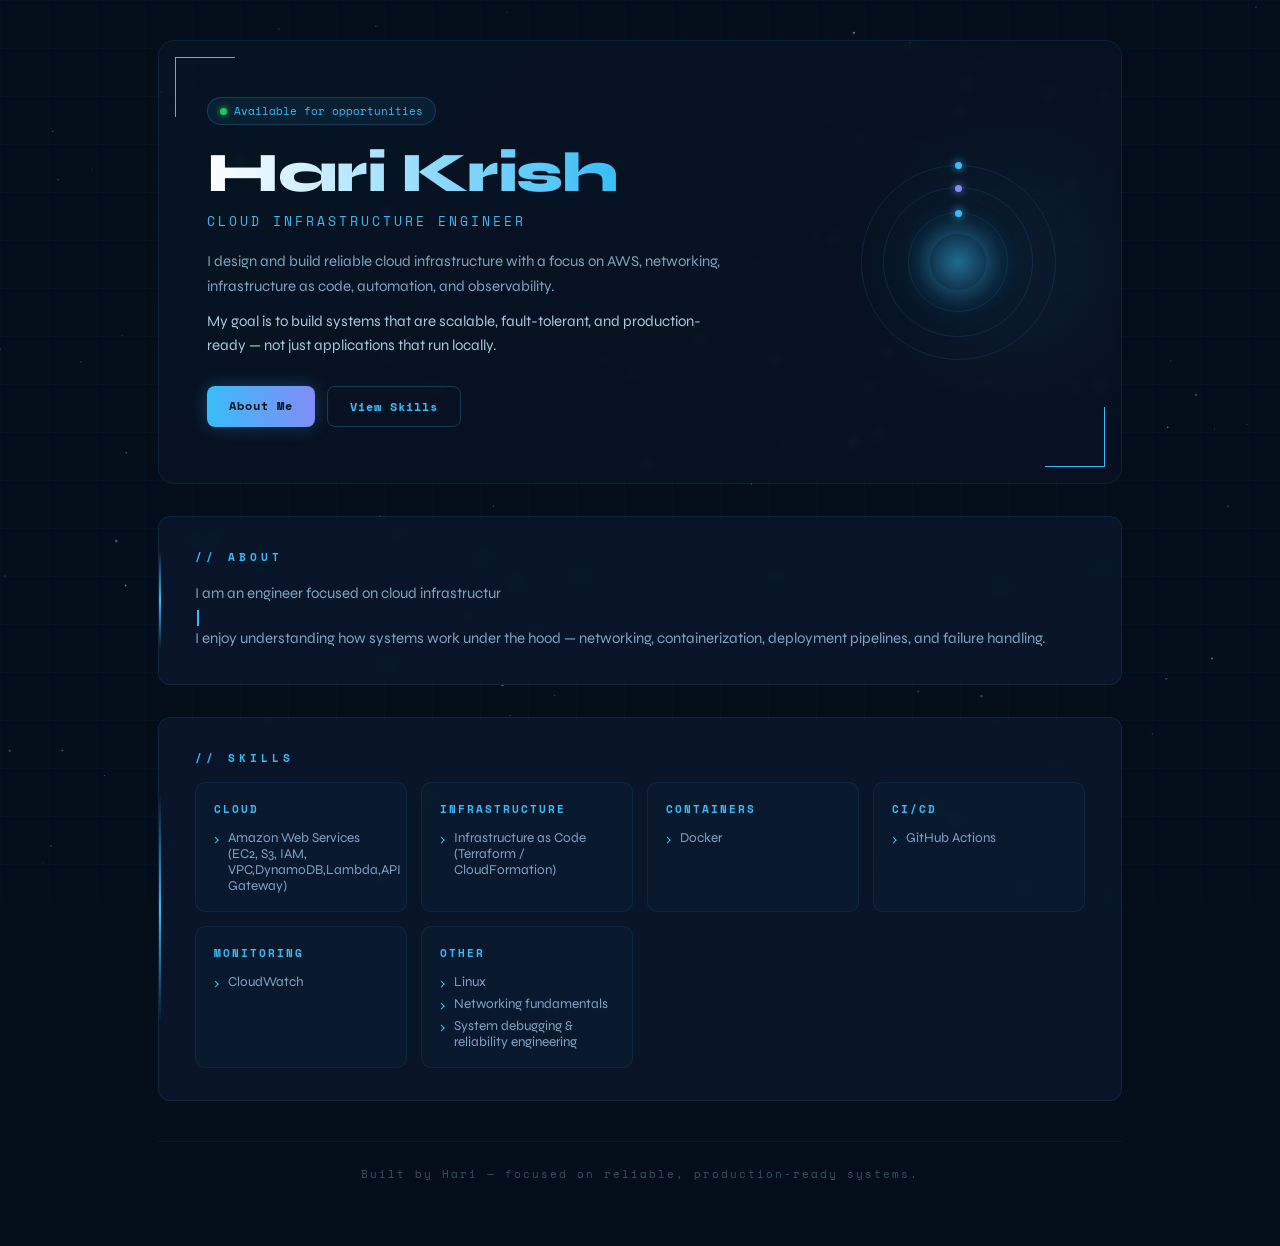
==== public/portfolio.html @ 7795e124 "S3 Portfolio Auto Deploy" ====
<!doctype html>
<html lang="en">
<head>
  <meta charset="utf-8" />
  <meta name="viewport" content="width=device-width,initial-scale=1" />
  <title>Hari Krish — Cloud Infrastructure Engineer</title>
  <link href="https://fonts.googleapis.com/css2?family=Space+Mono:wght@400;700&family=Syne:wght@400;600;800&display=swap" rel="stylesheet" />
  <style>
    :root {
      --bg1: #040d1a;
      --bg2: #040b14;
      --accent: #38bdf8;
      --accent2: #818cf8;
      --glow: rgba(56,189,248,0.18);
      --muted: #7ea3c0;
      --card: rgba(10,24,44,0.85);
      --border: rgba(56,189,248,0.10);
      --text: #dff0ff;
    }

    *, *::before, *::after { box-sizing: border-box; margin: 0; padding: 0; }

    html { scroll-behavior: smooth; }

    body {
      background: var(--bg1);
      color: var(--text);
      font-family: 'Syne', sans-serif;
      min-height: 100vh;
      overflow-x: hidden;
      -webkit-font-smoothing: antialiased;
    }

    /* ── CANVAS STARFIELD ── */
    #stars-canvas {
      position: fixed;
      inset: 0;
      z-index: 0;
      pointer-events: none;
    }

    /* ── GRID OVERLAY ── */
    body::before {
      content: '';
      position: fixed;
      inset: 0;
      background-image:
        linear-gradient(rgba(56,189,248,0.03) 1px, transparent 1px),
        linear-gradient(90deg, rgba(56,189,248,0.03) 1px, transparent 1px);
      background-size: 48px 48px;
      pointer-events: none;
      z-index: 0;
    }

    /* ── SCAN LINE ── */
    body::after {
      content: '';
      position: fixed;
      left: 0; right: 0;
      height: 2px;
      background: linear-gradient(90deg, transparent, rgba(56,189,248,0.25), transparent);
      animation: scanline 8s linear infinite;
      pointer-events: none;
      z-index: 1;
    }

    @keyframes scanline {
      0%   { top: -2px; }
      100% { top: 100vh; }
    }

    /* ── WRAP ── */
    .wrap {
      position: relative;
      z-index: 2;
      max-width: 1020px;
      margin: 0 auto;
      padding: 40px 28px;
    }

    /* ── HERO ── */
    .hero {
      display: flex;
      align-items: center;
      gap: 40px;
      padding: 56px 48px;
      border-radius: 16px;
      border: 1px solid var(--border);
      background: linear-gradient(135deg, rgba(56,189,248,0.04), rgba(129,140,248,0.03));
      backdrop-filter: blur(4px);
      position: relative;
      overflow: hidden;
    }

    /* corner accent lines */
    .hero::before, .hero::after {
      content: '';
      position: absolute;
      width: 60px; height: 60px;
      border-color: var(--accent);
      border-style: solid;
    }
    .hero::before { top: 16px; left: 16px; border-width: 1px 0 0 1px; }
    .hero::after  { bottom: 16px; right: 16px; border-width: 0 1px 1px 0; }

    /* pulse ring behind hero */
    .pulse-ring {
      position: absolute;
      right: -60px; top: 50%;
      transform: translateY(-50%);
      width: 340px; height: 340px;
      border-radius: 50%;
      background: radial-gradient(circle, rgba(56,189,248,0.06) 0%, transparent 70%);
      animation: pulseRing 4s ease-in-out infinite;
    }

    @keyframes pulseRing {
      0%, 100% { transform: translateY(-50%) scale(1); opacity: 0.7; }
      50%       { transform: translateY(-50%) scale(1.12); opacity: 1; }
    }

    .hero-content {
      flex: 1;
      position: relative;
      z-index: 2;
    }

    /* ── STATUS BADGE ── */
    .status-badge {
      display: inline-flex;
      align-items: center;
      gap: 7px;
      background: rgba(56,189,248,0.07);
      border: 1px solid rgba(56,189,248,0.2);
      border-radius: 99px;
      padding: 5px 12px;
      font-family: 'Space Mono', monospace;
      font-size: 11px;
      color: var(--accent);
      margin-bottom: 20px;
      opacity: 0;
      animation: fadeSlideIn 0.6s ease 0.2s forwards;
    }

    .dot {
      width: 7px; height: 7px;
      border-radius: 50%;
      background: #22c55e;
      box-shadow: 0 0 6px #22c55e;
      animation: blink 1.6s ease-in-out infinite;
    }

    @keyframes blink {
      0%, 100% { opacity: 1; }
      50%       { opacity: 0.3; }
    }

    .name {
      font-size: clamp(36px, 5vw, 56px);
      font-weight: 800;
      letter-spacing: -1.5px;
      color: #fff;
      line-height: 1;
      opacity: 0;
      animation: fadeSlideIn 0.7s ease 0.4s forwards;
    }

    /* animated gradient text on name */
    .name span {
      background: linear-gradient(90deg, #fff 0%, var(--accent) 50%, var(--accent2) 100%);
      background-size: 200% auto;
      -webkit-background-clip: text;
      -webkit-text-fill-color: transparent;
      background-clip: text;
      animation: gradientShift 5s linear infinite;
    }

    @keyframes gradientShift {
      0%   { background-position: 0% }
      100% { background-position: 200% }
    }

    .title {
      font-family: 'Space Mono', monospace;
      font-size: 13px;
      letter-spacing: 3px;
      color: var(--accent);
      text-transform: uppercase;
      margin-top: 10px;
      margin-bottom: 18px;
      opacity: 0;
      animation: fadeSlideIn 0.7s ease 0.55s forwards;
    }

    .tagline, .goal {
      color: var(--muted);
      line-height: 1.65;
      max-width: 520px;
      font-size: 15px;
      opacity: 0;
      animation: fadeSlideIn 0.7s ease 0.7s forwards;
    }
    .goal { margin-top: 10px; color: #a8c9e0; opacity: 0; animation-delay: 0.85s; }

    /* ── CTA BUTTONS ── */
    .cta-row {
      display: flex;
      gap: 12px;
      margin-top: 28px;
      opacity: 0;
      animation: fadeSlideIn 0.7s ease 1s forwards;
    }

    .btn {
      position: relative;
      padding: 11px 22px;
      border-radius: 8px;
      font-family: 'Space Mono', monospace;
      font-size: 12px;
      font-weight: 700;
      letter-spacing: 1px;
      text-decoration: none;
      cursor: pointer;
      overflow: hidden;
      transition: transform 0.2s, box-shadow 0.2s;
    }
    .btn::after {
      content: '';
      position: absolute;
      inset: 0;
      background: rgba(255,255,255,0.12);
      opacity: 0;
      transition: opacity 0.2s;
    }
    .btn:hover { transform: translateY(-2px); }
    .btn:hover::after { opacity: 1; }

    .btn-primary {
      background: linear-gradient(90deg, var(--accent), var(--accent2));
      color: #04111f;
      box-shadow: 0 0 18px rgba(56,189,248,0.25);
    }
    .btn-primary:hover { box-shadow: 0 0 28px rgba(56,189,248,0.45); }

    .btn-ghost {
      background: transparent;
      border: 1px solid rgba(56,189,248,0.25);
      color: var(--accent);
    }
    .btn-ghost:hover { border-color: var(--accent); box-shadow: 0 0 14px var(--glow); }

    /* ── HERO VISUAL ── */
    .hero-visual {
      width: 230px;
      flex-shrink: 0;
      position: relative;
      z-index: 2;
    }

    .orbit-wrap {
      width: 200px;
      height: 200px;
      position: relative;
      margin: 0 auto;
    }

    .orbit-core {
      position: absolute;
      top: 50%; left: 50%;
      transform: translate(-50%, -50%);
      width: 56px; height: 56px;
      border-radius: 50%;
      background: radial-gradient(circle, rgba(56,189,248,0.5), rgba(56,189,248,0.05));
      box-shadow: 0 0 28px rgba(56,189,248,0.6), 0 0 60px rgba(56,189,248,0.2);
      animation: corePulse 3s ease-in-out infinite;
    }

    @keyframes corePulse {
      0%, 100% { box-shadow: 0 0 28px rgba(56,189,248,0.6), 0 0 60px rgba(56,189,248,0.2); }
      50%       { box-shadow: 0 0 40px rgba(56,189,248,0.9), 0 0 80px rgba(56,189,248,0.35); }
    }

    .orbit {
      position: absolute;
      top: 50%; left: 50%;
      border-radius: 50%;
      border: 1px solid rgba(56,189,248,0.12);
    }

    .orbit-1 { width: 100px; height: 100px; margin: -50px 0 0 -50px; animation: spin 6s linear infinite; }
    .orbit-2 { width: 150px; height: 150px; margin: -75px 0 0 -75px; animation: spin 11s linear infinite reverse; }
    .orbit-3 { width: 195px; height: 195px; margin: -97.5px 0 0 -97.5px; animation: spin 18s linear infinite; }

    @keyframes spin { to { transform: rotate(360deg); } }

    .dot-orb {
      position: absolute;
      width: 7px; height: 7px;
      border-radius: 50%;
      background: var(--accent);
      box-shadow: 0 0 8px var(--accent);
      top: -3.5px; left: calc(50% - 3.5px);
    }

    .dot-orb.purple { background: var(--accent2); box-shadow: 0 0 8px var(--accent2); }

    /* ── PANELS ── */
    .panel {
      margin-top: 32px;
      padding: 32px 36px;
      border-radius: 12px;
      border: 1px solid var(--border);
      background: var(--card);
      backdrop-filter: blur(6px);
      position: relative;
      overflow: hidden;
      opacity: 0;
      transform: translateY(24px);
      transition: opacity 0.65s ease, transform 0.65s ease;
    }

    .panel.visible {
      opacity: 1;
      transform: translateY(0);
    }

    /* left accent bar */
    .panel::before {
      content: '';
      position: absolute;
      left: 0; top: 20%; bottom: 20%;
      width: 2px;
      background: linear-gradient(180deg, transparent, var(--accent), transparent);
      border-radius: 2px;
    }

    .panel h2 {
      font-family: 'Space Mono', monospace;
      font-size: 11px;
      letter-spacing: 4px;
      text-transform: uppercase;
      color: var(--accent);
      margin-bottom: 16px;
    }

    .panel p {
      color: var(--muted);
      line-height: 1.72;
      font-size: 15px;
    }

    .panel p + p { margin-top: 10px; }

    /* ── SKILLS GRID ── */
    .skills-grid {
      display: grid;
      grid-template-columns: repeat(auto-fit, minmax(200px, 1fr));
      gap: 14px;
      margin-top: 6px;
    }

    .skill-card {
      background: rgba(56,189,248,0.025);
      border: 1px solid rgba(56,189,248,0.08);
      border-radius: 10px;
      padding: 18px 18px 14px;
      transition: border-color 0.25s, transform 0.25s, box-shadow 0.25s;
      position: relative;
      overflow: hidden;
    }

    .skill-card::after {
      content: '';
      position: absolute;
      inset: 0;
      background: linear-gradient(135deg, rgba(56,189,248,0.07), transparent);
      opacity: 0;
      transition: opacity 0.3s;
    }

    .skill-card:hover {
      border-color: rgba(56,189,248,0.3);
      transform: translateY(-3px);
      box-shadow: 0 8px 24px rgba(56,189,248,0.08);
    }
    .skill-card:hover::after { opacity: 1; }

    .skill-card h3 {
      font-family: 'Space Mono', monospace;
      font-size: 11px;
      letter-spacing: 2px;
      text-transform: uppercase;
      color: var(--accent);
      margin-bottom: 10px;
    }

    .skill-card ul {
      list-style: none;
      padding: 0;
    }

    .skill-card ul li {
      color: var(--muted);
      font-size: 13.5px;
      padding: 3px 0 3px 14px;
      position: relative;
    }

    .skill-card ul li::before {
      content: '›';
      position: absolute;
      left: 0;
      color: var(--accent);
      font-size: 14px;
      line-height: 1.4;
    }

    /* ── TYPED CURSOR ── */
    .cursor {
      display: inline-block;
      width: 2px;
      height: 1em;
      background: var(--accent);
      vertical-align: middle;
      margin-left: 2px;
      animation: cursorBlink 0.9s step-start infinite;
    }

    @keyframes cursorBlink {
      0%, 100% { opacity: 1; }
      50%       { opacity: 0; }
    }

    /* ── FOOTER ── */
    .footer {
      margin-top: 40px;
      padding: 24px;
      text-align: center;
      font-family: 'Space Mono', monospace;
      font-size: 11px;
      letter-spacing: 2px;
      color: rgba(125,160,185,0.45);
      border-top: 1px solid rgba(56,189,248,0.06);
    }

    /* ── SHARED ANIMATION ── */
    @keyframes fadeSlideIn {
      from { opacity: 0; transform: translateY(10px); }
      to   { opacity: 1; transform: translateY(0); }
    }

    /* ── RESPONSIVE ── */
    @media (max-width: 720px) {
      .hero { flex-direction: column; padding: 32px 24px; }
      .hero-visual { width: 100%; }
      .orbit-wrap { width: 160px; height: 160px; }
      .orbit-3 { width: 155px; height: 155px; margin: -77.5px 0 0 -77.5px; }
      .panel { padding: 24px 20px; }
    }
  </style>
</head>
<body>

  <canvas id="stars-canvas"></canvas>

  <div class="wrap">

    <!-- HERO -->
    <header class="hero">
      <div class="pulse-ring"></div>
      <div class="hero-content">
        <div class="status-badge">
          <span class="dot"></span>
          Available for opportunities
        </div>
        <h1 class="name"><span>Hari Krish</span></h1>
        <p class="title">Cloud Infrastructure Engineer</p>
        <p class="tagline">I design and build reliable cloud infrastructure with a focus on AWS, networking, infrastructure as code, automation, and observability.</p>
        <p class="goal">My goal is to build systems that are scalable, fault-tolerant, and production-ready — not just applications that run locally.</p>
        <div class="cta-row">
          <a class="btn btn-primary" href="#summary">About Me</a>
          <a class="btn btn-ghost" href="#skills">View Skills</a>
        </div>
      </div>
      <div class="hero-visual" aria-hidden="true">
        <div class="orbit-wrap">
          <div class="orbit-core"></div>
          <div class="orbit orbit-1"><div class="dot-orb"></div></div>
          <div class="orbit orbit-2"><div class="dot-orb purple"></div></div>
          <div class="orbit orbit-3"><div class="dot-orb"></div></div>
        </div>
      </div>
    </header>

    <!-- SUMMARY -->
    <section id="summary" class="panel">
      <h2>// About</h2>
      <p id="typed-text"></p>
      <p>I enjoy understanding how systems work under the hood — networking, containerization, deployment pipelines, and failure handling.</p>
    </section>

    <!-- SKILLS -->
    <section id="skills" class="panel">
      <h2>// Skills</h2>
      <div class="skills-grid">
        <div class="skill-card">
          <h3>Cloud</h3>
          <ul><li>Amazon Web Services (EC2, S3, IAM, VPC,DynamoDB,Lambda,API Gateway)</li></ul>
        </div>
        <div class="skill-card">
          <h3>Infrastructure</h3>
          <ul><li>Infrastructure as Code (Terraform / CloudFormation)</li></ul>
        </div>
        <div class="skill-card">
          <h3>Containers</h3>
          <ul><li>Docker</li></ul>
        </div>
        <div class="skill-card">
          <h3>CI/CD</h3>
          <ul><li>GitHub Actions</li></ul>
        </div>
        <div class="skill-card">
          <h3>Monitoring</h3>
          <ul><li>CloudWatch</li></ul>
        </div>
        <div class="skill-card">
          <h3>Other</h3>
          <ul>
            <li>Linux</li>
            <li>Networking fundamentals</li>
            <li>System debugging &amp; reliability engineering</li>
          </ul>
        </div>
      </div>
    </section>

    <footer class="footer">Built by Hari — focused on reliable, production-ready systems.</footer>
  </div>

  <script>
    /* ── STARFIELD CANVAS ── */
    (function () {
      const canvas = document.getElementById('stars-canvas');
      const ctx = canvas.getContext('2d');
      let W, H, stars = [];

      function resize() {
        W = canvas.width = window.innerWidth;
        H = canvas.height = window.innerHeight;
      }
      resize();
      window.addEventListener('resize', () => { resize(); initStars(); });

      function initStars() {
        stars = Array.from({ length: 160 }, () => ({
          x: Math.random() * W,
          y: Math.random() * H,
          r: Math.random() * 1.2 + 0.2,
          a: Math.random(),
          da: (Math.random() * 0.004 + 0.001) * (Math.random() < 0.5 ? 1 : -1),
          vx: (Math.random() - 0.5) * 0.08,
          vy: (Math.random() - 0.5) * 0.08,
        }));
      }
      initStars();

      function tick() {
        ctx.clearRect(0, 0, W, H);
        stars.forEach(s => {
          s.x += s.vx; s.y += s.vy;
          s.a += s.da;
          if (s.a < 0 || s.a > 1) s.da *= -1;
          if (s.x < 0) s.x = W; if (s.x > W) s.x = 0;
          if (s.y < 0) s.y = H; if (s.y > H) s.y = 0;
          ctx.beginPath();
          ctx.arc(s.x, s.y, s.r, 0, Math.PI * 2);
          ctx.fillStyle = `rgba(180,220,255,${s.a * 0.6})`;
          ctx.fill();
        });
        requestAnimationFrame(tick);
      }
      tick();
    })();

    /* ── SCROLL REVEAL ── */
    const panels = document.querySelectorAll('.panel');
    const observer = new IntersectionObserver((entries) => {
      entries.forEach(e => { if (e.isIntersecting) { e.target.classList.add('visible'); } });
    }, { threshold: 0.1 });
    panels.forEach(p => observer.observe(p));

    /* ── TYPED TEXT ── */
    const fullText = "I am an engineer focused on cloud infrastructure and distributed systems. My work revolves around designing cloud environments, automating infrastructure using Infrastructure as Code, building CI/CD pipelines, and ensuring systems remain observable and reliable in production.";
    const el = document.getElementById('typed-text');
    const cursor = document.createElement('span');
    cursor.className = 'cursor';
    el.after(cursor);

    let i = 0, started = false;

    function type() {
      if (i < fullText.length) {
        el.textContent += fullText[i++];
        setTimeout(type, 20 + Math.random() * 12);
      } else {
        setTimeout(() => { cursor.style.display = 'none'; }, 1200);
      }
    }

    const typedObserver = new IntersectionObserver((entries) => {
      entries.forEach(e => {
        if (e.isIntersecting && !started) { started = true; setTimeout(type, 300); }
      });
    }, { threshold: 0.4 });
    typedObserver.observe(document.getElementById('summary'));
  </script>
</body>
</html>
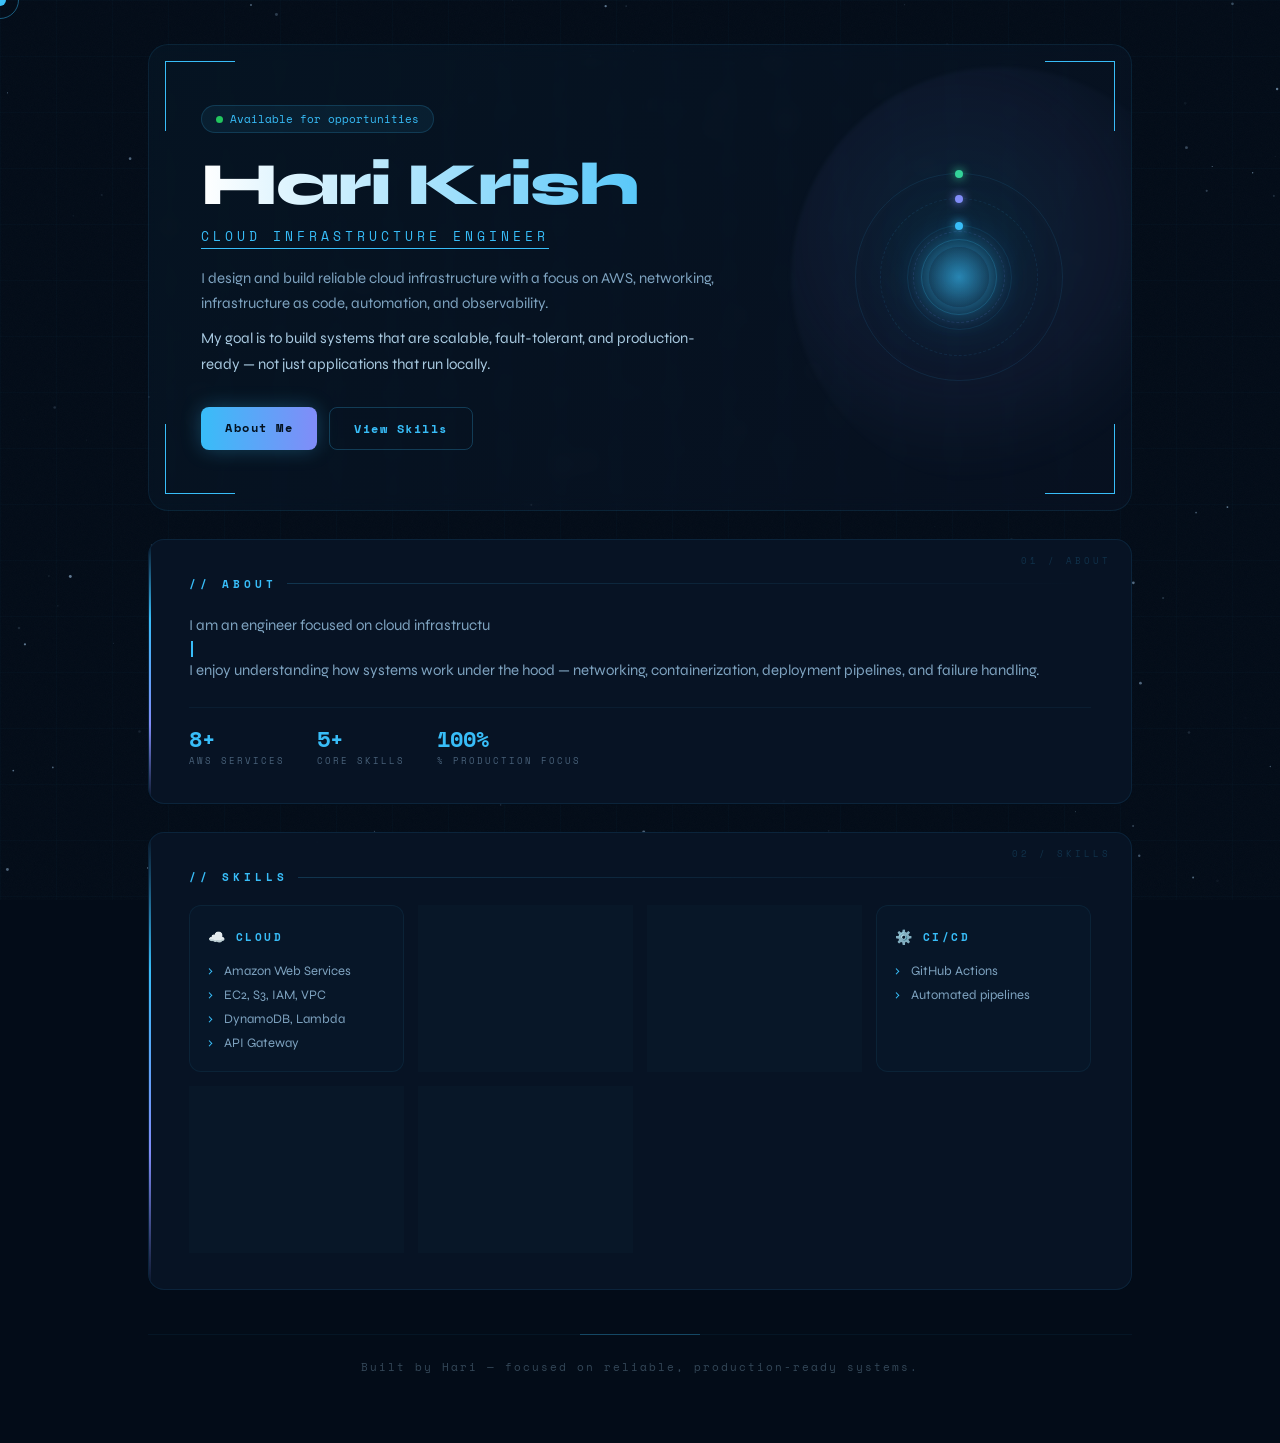
==== commit 0295a1ed: "Chnage the site" ====
--- a/public/portfolio.html
+++ b/public/portfolio.html
@@ -7,19 +7,19 @@
   <link href="https://fonts.googleapis.com/css2?family=Space+Mono:wght@400;700&family=Syne:wght@400;600;800&display=swap" rel="stylesheet" />
   <style>
     :root {
-      --bg1: #040d1a;
+      --bg1: #030c18;
       --bg2: #040b14;
       --accent: #38bdf8;
       --accent2: #818cf8;
-      --glow: rgba(56,189,248,0.18);
+      --accent3: #34d399;
+      --glow: rgba(56,189,248,0.20);
       --muted: #7ea3c0;
-      --card: rgba(10,24,44,0.85);
+      --card: rgba(8,20,38,0.90);
       --border: rgba(56,189,248,0.10);
       --text: #dff0ff;
     }
 
     *, *::before, *::after { box-sizing: border-box; margin: 0; padding: 0; }
-
     html { scroll-behavior: smooth; }
 
     body {
@@ -29,9 +29,35 @@
       min-height: 100vh;
       overflow-x: hidden;
       -webkit-font-smoothing: antialiased;
-    }
-
-    /* ── CANVAS STARFIELD ── */
+      cursor: none;
+    }
+
+    /* ── CUSTOM CURSOR ── */
+    #cursor {
+      position: fixed;
+      width: 12px; height: 12px;
+      background: var(--accent);
+      border-radius: 50%;
+      pointer-events: none;
+      z-index: 99999;
+      transform: translate(-50%, -50%);
+      transition: transform 0.1s, width 0.25s, height 0.25s, background 0.25s, opacity 0.25s;
+      mix-blend-mode: screen;
+    }
+    #cursor-ring {
+      position: fixed;
+      width: 38px; height: 38px;
+      border: 1px solid rgba(56,189,248,0.45);
+      border-radius: 50%;
+      pointer-events: none;
+      z-index: 99998;
+      transform: translate(-50%, -50%);
+      transition: transform 0.18s ease, width 0.3s, height 0.3s, border-color 0.3s;
+    }
+    body:has(a:hover) #cursor, body:has(.btn:hover) #cursor { width: 20px; height: 20px; background: var(--accent2); }
+    body:has(a:hover) #cursor-ring, body:has(.btn:hover) #cursor-ring { width: 54px; height: 54px; border-color: var(--accent2); }
+
+    /* ── CANVAS ── */
     #stars-canvas {
       position: fixed;
       inset: 0;
@@ -45,11 +71,17 @@
       position: fixed;
       inset: 0;
       background-image:
-        linear-gradient(rgba(56,189,248,0.03) 1px, transparent 1px),
-        linear-gradient(90deg, rgba(56,189,248,0.03) 1px, transparent 1px);
-      background-size: 48px 48px;
+        linear-gradient(rgba(56,189,248,0.025) 1px, transparent 1px),
+        linear-gradient(90deg, rgba(56,189,248,0.025) 1px, transparent 1px);
+      background-size: 56px 56px;
       pointer-events: none;
       z-index: 0;
+      animation: gridShift 20s linear infinite;
+    }
+
+    @keyframes gridShift {
+      0%   { background-position: 0 0, 0 0; }
+      100% { background-position: 56px 56px, 56px 56px; }
     }
 
     /* ── SCAN LINE ── */
@@ -57,25 +89,32 @@
       content: '';
       position: fixed;
       left: 0; right: 0;
-      height: 2px;
-      background: linear-gradient(90deg, transparent, rgba(56,189,248,0.25), transparent);
-      animation: scanline 8s linear infinite;
+      height: 3px;
+      background: linear-gradient(90deg, transparent 0%, rgba(56,189,248,0.0) 30%, rgba(56,189,248,0.3) 50%, rgba(129,140,248,0.2) 70%, transparent 100%);
+      animation: scanline 10s linear infinite;
       pointer-events: none;
       z-index: 1;
     }
-
-    @keyframes scanline {
-      0%   { top: -2px; }
-      100% { top: 100vh; }
+    @keyframes scanline { 0% { top: -3px; } 100% { top: 100vh; } }
+
+    /* ── NOISE OVERLAY ── */
+    #noise {
+      position: fixed;
+      inset: 0;
+      z-index: 0;
+      pointer-events: none;
+      opacity: 0.025;
+      background-image: url("data:image/svg+xml,%3Csvg viewBox='0 0 256 256' xmlns='http://www.w3.org/2000/svg'%3E%3Cfilter id='noise'%3E%3CfeTurbulence type='fractalNoise' baseFrequency='0.9' numOctaves='4' stitchTiles='stitch'/%3E%3C/filter%3E%3Crect width='100%25' height='100%25' filter='url(%23noise)' opacity='1'/%3E%3C/svg%3E");
+      background-size: 180px 180px;
     }
 
     /* ── WRAP ── */
     .wrap {
       position: relative;
       z-index: 2;
-      max-width: 1020px;
+      max-width: 1040px;
       margin: 0 auto;
-      padding: 40px 28px;
+      padding: 44px 28px;
     }
 
     /* ── HERO ── */
@@ -83,47 +122,45 @@
       display: flex;
       align-items: center;
       gap: 40px;
-      padding: 56px 48px;
-      border-radius: 16px;
+      padding: 60px 52px;
+      border-radius: 20px;
       border: 1px solid var(--border);
       background: linear-gradient(135deg, rgba(56,189,248,0.04), rgba(129,140,248,0.03));
-      backdrop-filter: blur(4px);
+      backdrop-filter: blur(8px);
       position: relative;
       overflow: hidden;
     }
 
-    /* corner accent lines */
-    .hero::before, .hero::after {
-      content: '';
-      position: absolute;
-      width: 60px; height: 60px;
-      border-color: var(--accent);
-      border-style: solid;
-    }
-    .hero::before { top: 16px; left: 16px; border-width: 1px 0 0 1px; }
-    .hero::after  { bottom: 16px; right: 16px; border-width: 0 1px 1px 0; }
-
-    /* pulse ring behind hero */
-    .pulse-ring {
-      position: absolute;
-      right: -60px; top: 50%;
+    /* animated corner brackets */
+    .corner { position: absolute; width: 70px; height: 70px; }
+    .corner::before, .corner::after { content: ''; position: absolute; background: var(--accent); }
+    .corner::before { width: 100%; height: 1px; top: 0; left: 0; transform: scaleX(0); transform-origin: left; animation: bracketH 0.8s cubic-bezier(.7,0,.3,1) 0.3s forwards; }
+    .corner::after  { width: 1px; height: 100%; top: 0; left: 0; transform: scaleY(0); transform-origin: top; animation: bracketV 0.8s cubic-bezier(.7,0,.3,1) 0.3s forwards; }
+    .corner.tl { top: 16px; left: 16px; }
+    .corner.tr { top: 16px; right: 16px; transform: scaleX(-1); }
+    .corner.bl { bottom: 16px; left: 16px; transform: scaleY(-1); }
+    .corner.br { bottom: 16px; right: 16px; transform: scale(-1); }
+    @keyframes bracketH { to { transform: scaleX(1); } }
+    @keyframes bracketV { to { transform: scaleY(1); } }
+
+    /* glowing mesh blob */
+    .hero-blob {
+      position: absolute;
+      right: -80px; top: 50%;
       transform: translateY(-50%);
-      width: 340px; height: 340px;
+      width: 420px; height: 420px;
       border-radius: 50%;
-      background: radial-gradient(circle, rgba(56,189,248,0.06) 0%, transparent 70%);
-      animation: pulseRing 4s ease-in-out infinite;
-    }
-
-    @keyframes pulseRing {
-      0%, 100% { transform: translateY(-50%) scale(1); opacity: 0.7; }
-      50%       { transform: translateY(-50%) scale(1.12); opacity: 1; }
-    }
-
-    .hero-content {
-      flex: 1;
-      position: relative;
-      z-index: 2;
-    }
+      background: radial-gradient(circle at 40% 40%, rgba(56,189,248,0.10), rgba(129,140,248,0.06) 40%, transparent 70%);
+      animation: blobFloat 7s ease-in-out infinite;
+      filter: blur(2px);
+    }
+    @keyframes blobFloat {
+      0%,100% { transform: translateY(-50%) scale(1) rotate(0deg); }
+      33%      { transform: translateY(-53%) scale(1.05) rotate(5deg); }
+      66%      { transform: translateY(-47%) scale(0.97) rotate(-4deg); }
+    }
+
+    .hero-content { flex: 1; position: relative; z-index: 2; }
 
     /* ── STATUS BADGE ── */
     .status-badge {
@@ -131,135 +168,155 @@
       align-items: center;
       gap: 7px;
       background: rgba(56,189,248,0.07);
-      border: 1px solid rgba(56,189,248,0.2);
+      border: 1px solid rgba(56,189,248,0.18);
       border-radius: 99px;
-      padding: 5px 12px;
+      padding: 5px 14px;
       font-family: 'Space Mono', monospace;
       font-size: 11px;
       color: var(--accent);
-      margin-bottom: 20px;
+      margin-bottom: 22px;
       opacity: 0;
-      animation: fadeSlideIn 0.6s ease 0.2s forwards;
-    }
-
+      animation: fadeSlideIn 0.6s ease 0.5s forwards;
+    }
     .dot {
       width: 7px; height: 7px;
       border-radius: 50%;
       background: #22c55e;
-      box-shadow: 0 0 6px #22c55e;
-      animation: blink 1.6s ease-in-out infinite;
-    }
-
-    @keyframes blink {
-      0%, 100% { opacity: 1; }
-      50%       { opacity: 0.3; }
-    }
-
+      box-shadow: 0 0 0 0 rgba(34,197,94,0.5);
+      animation: pingDot 1.8s ease-in-out infinite;
+    }
+    @keyframes pingDot {
+      0%   { box-shadow: 0 0 0 0 rgba(34,197,94,0.5); }
+      70%  { box-shadow: 0 0 0 8px rgba(34,197,94,0); }
+      100% { box-shadow: 0 0 0 0 rgba(34,197,94,0); }
+    }
+
+    /* ── NAME ── */
     .name {
-      font-size: clamp(36px, 5vw, 56px);
+      font-size: clamp(38px, 5.5vw, 60px);
       font-weight: 800;
-      letter-spacing: -1.5px;
+      letter-spacing: -2px;
       color: #fff;
       line-height: 1;
       opacity: 0;
-      animation: fadeSlideIn 0.7s ease 0.4s forwards;
-    }
-
-    /* animated gradient text on name */
+      animation: fadeSlideIn 0.7s ease 0.65s forwards;
+    }
     .name span {
-      background: linear-gradient(90deg, #fff 0%, var(--accent) 50%, var(--accent2) 100%);
-      background-size: 200% auto;
+      background: linear-gradient(90deg, #fff 0%, var(--accent) 40%, var(--accent2) 75%, var(--accent3) 100%);
+      background-size: 300% auto;
       -webkit-background-clip: text;
       -webkit-text-fill-color: transparent;
       background-clip: text;
-      animation: gradientShift 5s linear infinite;
-    }
-
-    @keyframes gradientShift {
-      0%   { background-position: 0% }
-      100% { background-position: 200% }
+      animation: gradientShift 6s linear infinite;
+    }
+    @keyframes gradientShift { 0% { background-position: 0% } 100% { background-position: 300% } }
+
+    /* glitch effect on hover */
+    .name:hover span {
+      animation: glitch 0.4s steps(2, end) forwards, gradientShift 6s linear infinite;
+    }
+    @keyframes glitch {
+      0%   { text-shadow: 2px 0 var(--accent), -2px 0 var(--accent2); }
+      25%  { text-shadow: -3px 0 var(--accent2), 3px 0 var(--accent3); clip-path: inset(10% 0 70% 0); }
+      50%  { text-shadow: 2px 0 var(--accent3), -2px 0 var(--accent); clip-path: inset(50% 0 30% 0); }
+      75%  { text-shadow: -2px 0 var(--accent), 2px 0 var(--accent2); clip-path: inset(80% 0 5% 0); }
+      100% { text-shadow: none; clip-path: none; }
     }
 
     .title {
       font-family: 'Space Mono', monospace;
-      font-size: 13px;
-      letter-spacing: 3px;
+      font-size: 12.5px;
+      letter-spacing: 4px;
       color: var(--accent);
       text-transform: uppercase;
-      margin-top: 10px;
-      margin-bottom: 18px;
+      margin-top: 12px;
+      margin-bottom: 20px;
       opacity: 0;
-      animation: fadeSlideIn 0.7s ease 0.55s forwards;
-    }
+      animation: fadeSlideIn 0.7s ease 0.8s forwards;
+      position: relative;
+      display: inline-block;
+    }
+    /* underline wipe */
+    .title::after {
+      content: '';
+      position: absolute;
+      bottom: -3px; left: 0;
+      height: 1px;
+      width: 0;
+      background: var(--accent);
+      animation: lineWipe 1.2s ease 1.2s forwards;
+    }
+    @keyframes lineWipe { to { width: 100%; } }
 
     .tagline, .goal {
       color: var(--muted);
-      line-height: 1.65;
+      line-height: 1.68;
       max-width: 520px;
       font-size: 15px;
       opacity: 0;
-      animation: fadeSlideIn 0.7s ease 0.7s forwards;
-    }
-    .goal { margin-top: 10px; color: #a8c9e0; opacity: 0; animation-delay: 0.85s; }
-
-    /* ── CTA BUTTONS ── */
+      animation: fadeSlideIn 0.7s ease 0.95s forwards;
+    }
+    .goal { margin-top: 10px; color: #a8c9e0; animation-delay: 1.1s; }
+
+    /* ── CTA ── */
     .cta-row {
       display: flex;
       gap: 12px;
-      margin-top: 28px;
+      margin-top: 30px;
       opacity: 0;
-      animation: fadeSlideIn 0.7s ease 1s forwards;
+      animation: fadeSlideIn 0.7s ease 1.25s forwards;
     }
 
     .btn {
       position: relative;
-      padding: 11px 22px;
+      padding: 12px 24px;
       border-radius: 8px;
       font-family: 'Space Mono', monospace;
       font-size: 12px;
       font-weight: 700;
-      letter-spacing: 1px;
+      letter-spacing: 1.5px;
       text-decoration: none;
-      cursor: pointer;
+      cursor: none;
       overflow: hidden;
       transition: transform 0.2s, box-shadow 0.2s;
     }
-    .btn::after {
-      content: '';
-      position: absolute;
-      inset: 0;
-      background: rgba(255,255,255,0.12);
-      opacity: 0;
-      transition: opacity 0.2s;
-    }
-    .btn:hover { transform: translateY(-2px); }
-    .btn:hover::after { opacity: 1; }
+    /* shimmer sweep */
+    .btn::before {
+      content: '';
+      position: absolute;
+      top: 0; left: -100%;
+      width: 60%;
+      height: 100%;
+      background: linear-gradient(90deg, transparent, rgba(255,255,255,0.18), transparent);
+      transition: left 0.5s ease;
+    }
+    .btn:hover::before { left: 150%; }
+    .btn:hover { transform: translateY(-3px); }
 
     .btn-primary {
       background: linear-gradient(90deg, var(--accent), var(--accent2));
-      color: #04111f;
-      box-shadow: 0 0 18px rgba(56,189,248,0.25);
-    }
-    .btn-primary:hover { box-shadow: 0 0 28px rgba(56,189,248,0.45); }
+      color: #03111f;
+      box-shadow: 0 0 20px rgba(56,189,248,0.28);
+    }
+    .btn-primary:hover { box-shadow: 0 0 36px rgba(56,189,248,0.55); }
 
     .btn-ghost {
       background: transparent;
       border: 1px solid rgba(56,189,248,0.25);
       color: var(--accent);
     }
-    .btn-ghost:hover { border-color: var(--accent); box-shadow: 0 0 14px var(--glow); }
+    .btn-ghost:hover { border-color: var(--accent); box-shadow: 0 0 18px var(--glow); }
 
     /* ── HERO VISUAL ── */
     .hero-visual {
-      width: 230px;
+      width: 240px;
       flex-shrink: 0;
       position: relative;
       z-index: 2;
     }
 
     .orbit-wrap {
-      width: 200px;
-      height: 200px;
+      width: 210px; height: 210px;
       position: relative;
       margin: 0 auto;
     }
@@ -268,70 +325,119 @@
       position: absolute;
       top: 50%; left: 50%;
       transform: translate(-50%, -50%);
-      width: 56px; height: 56px;
+      width: 60px; height: 60px;
       border-radius: 50%;
-      background: radial-gradient(circle, rgba(56,189,248,0.5), rgba(56,189,248,0.05));
-      box-shadow: 0 0 28px rgba(56,189,248,0.6), 0 0 60px rgba(56,189,248,0.2);
-      animation: corePulse 3s ease-in-out infinite;
+      background: radial-gradient(circle, rgba(56,189,248,0.65), rgba(56,189,248,0.05));
+      box-shadow: 0 0 30px rgba(56,189,248,0.7), 0 0 70px rgba(56,189,248,0.25), 0 0 120px rgba(56,189,248,0.1);
+      animation: corePulse 3.5s ease-in-out infinite;
+    }
+
+    /* hex ring on core */
+    .orbit-core::before {
+      content: '';
+      position: absolute;
+      inset: -8px;
+      border-radius: 50%;
+      border: 1px solid rgba(56,189,248,0.2);
+      animation: spin 4s linear infinite;
+    }
+    .orbit-core::after {
+      content: '';
+      position: absolute;
+      inset: -16px;
+      border-radius: 50%;
+      border: 1px dashed rgba(129,140,248,0.15);
+      animation: spin 7s linear infinite reverse;
     }
 
     @keyframes corePulse {
-      0%, 100% { box-shadow: 0 0 28px rgba(56,189,248,0.6), 0 0 60px rgba(56,189,248,0.2); }
-      50%       { box-shadow: 0 0 40px rgba(56,189,248,0.9), 0 0 80px rgba(56,189,248,0.35); }
+      0%,100% { box-shadow: 0 0 30px rgba(56,189,248,0.7), 0 0 70px rgba(56,189,248,0.25); }
+      50%      { box-shadow: 0 0 50px rgba(56,189,248,1), 0 0 100px rgba(56,189,248,0.4); }
     }
 
     .orbit {
       position: absolute;
       top: 50%; left: 50%;
       border-radius: 50%;
-      border: 1px solid rgba(56,189,248,0.12);
-    }
-
-    .orbit-1 { width: 100px; height: 100px; margin: -50px 0 0 -50px; animation: spin 6s linear infinite; }
-    .orbit-2 { width: 150px; height: 150px; margin: -75px 0 0 -75px; animation: spin 11s linear infinite reverse; }
-    .orbit-3 { width: 195px; height: 195px; margin: -97.5px 0 0 -97.5px; animation: spin 18s linear infinite; }
+      border: 1px solid rgba(56,189,248,0.10);
+    }
+    .orbit-1 { width: 105px; height: 105px; margin: -52.5px; animation: spin 6s linear infinite; }
+    .orbit-2 { width: 158px; height: 158px; margin: -79px; animation: spin 12s linear infinite reverse; border-style: dashed; }
+    .orbit-3 { width: 208px; height: 208px; margin: -104px; animation: spin 20s linear infinite; }
 
     @keyframes spin { to { transform: rotate(360deg); } }
 
     .dot-orb {
       position: absolute;
-      width: 7px; height: 7px;
+      width: 8px; height: 8px;
       border-radius: 50%;
       background: var(--accent);
-      box-shadow: 0 0 8px var(--accent);
-      top: -3.5px; left: calc(50% - 3.5px);
-    }
-
-    .dot-orb.purple { background: var(--accent2); box-shadow: 0 0 8px var(--accent2); }
+      box-shadow: 0 0 10px var(--accent), 0 0 20px rgba(56,189,248,0.4);
+      top: -4px; left: calc(50% - 4px);
+      animation: dotPulse 3.6s ease-in-out infinite;
+    }
+    .dot-orb.purple { background: var(--accent2); box-shadow: 0 0 10px var(--accent2); }
+    .dot-orb.green  { background: var(--accent3); box-shadow: 0 0 10px var(--accent3); }
+
+    @keyframes dotPulse { 0%,100% { transform: scale(1); opacity: 1; } 50% { transform: scale(1.4); opacity: 0.8; } }
+
+    /* ── FLOATING LABELS around orbit ── */
+    .orbit-label {
+      position: absolute;
+      font-family: 'Space Mono', monospace;
+      font-size: 9px;
+      letter-spacing: 1.5px;
+      color: rgba(56,189,248,0.55);
+      white-space: nowrap;
+      pointer-events: none;
+      animation: fadeSlideIn 0.6s ease forwards;
+    }
 
     /* ── PANELS ── */
     .panel {
-      margin-top: 32px;
-      padding: 32px 36px;
-      border-radius: 12px;
+      margin-top: 28px;
+      padding: 36px 40px;
+      border-radius: 16px;
       border: 1px solid var(--border);
       background: var(--card);
-      backdrop-filter: blur(6px);
+      backdrop-filter: blur(8px);
       position: relative;
       overflow: hidden;
       opacity: 0;
-      transform: translateY(24px);
-      transition: opacity 0.65s ease, transform 0.65s ease;
-    }
-
-    .panel.visible {
-      opacity: 1;
-      transform: translateY(0);
-    }
-
-    /* left accent bar */
+      transform: translateY(30px);
+      transition: opacity 0.7s ease, transform 0.7s ease, border-color 0.4s, box-shadow 0.4s;
+    }
+    .panel:hover {
+      border-color: rgba(56,189,248,0.16);
+      box-shadow: 0 0 60px rgba(56,189,248,0.04), inset 0 0 40px rgba(56,189,248,0.015);
+    }
+    .panel.visible { opacity: 1; transform: translateY(0); }
+
+    /* animated left bar */
     .panel::before {
       content: '';
       position: absolute;
-      left: 0; top: 20%; bottom: 20%;
+      left: 0; top: 0; bottom: 0;
       width: 2px;
-      background: linear-gradient(180deg, transparent, var(--accent), transparent);
+      background: linear-gradient(180deg, transparent, var(--accent) 30%, var(--accent2) 70%, transparent);
       border-radius: 2px;
+      animation: barShimmer 4s ease-in-out infinite;
+    }
+    @keyframes barShimmer {
+      0%,100% { opacity: 0.5; }
+      50%      { opacity: 1; }
+    }
+
+    /* top right corner decoration */
+    .panel::after {
+      content: attr(data-label);
+      position: absolute;
+      top: 14px; right: 20px;
+      font-family: 'Space Mono', monospace;
+      font-size: 9px;
+      letter-spacing: 3px;
+      color: rgba(56,189,248,0.18);
+      text-transform: uppercase;
     }
 
     .panel h2 {
@@ -340,134 +446,243 @@
       letter-spacing: 4px;
       text-transform: uppercase;
       color: var(--accent);
-      margin-bottom: 16px;
-    }
-
-    .panel p {
-      color: var(--muted);
-      line-height: 1.72;
-      font-size: 15px;
-    }
-
-    .panel p + p { margin-top: 10px; }
+      margin-bottom: 20px;
+      display: flex;
+      align-items: center;
+      gap: 10px;
+    }
+    .panel h2::after {
+      content: '';
+      flex: 1;
+      height: 1px;
+      background: linear-gradient(90deg, rgba(56,189,248,0.2), transparent);
+    }
+
+    .panel p { color: var(--muted); line-height: 1.75; font-size: 15px; }
+    .panel p + p { margin-top: 12px; }
 
     /* ── SKILLS GRID ── */
     .skills-grid {
       display: grid;
-      grid-template-columns: repeat(auto-fit, minmax(200px, 1fr));
+      grid-template-columns: repeat(auto-fit, minmax(195px, 1fr));
       gap: 14px;
-      margin-top: 6px;
+      margin-top: 8px;
     }
 
     .skill-card {
-      background: rgba(56,189,248,0.025);
-      border: 1px solid rgba(56,189,248,0.08);
-      border-radius: 10px;
-      padding: 18px 18px 14px;
-      transition: border-color 0.25s, transform 0.25s, box-shadow 0.25s;
+      background: rgba(56,189,248,0.02);
+      border: 1px solid rgba(56,189,248,0.07);
+      border-radius: 12px;
+      padding: 20px 18px 16px;
+      transition: border-color 0.3s, box-shadow 0.3s;
       position: relative;
       overflow: hidden;
-    }
-
+      opacity: 0;
+      transform: translateY(14px) scale(0.98);
+    }
+
+    /* bottom glow on hover */
+    .skill-card::before {
+      content: '';
+      position: absolute;
+      bottom: 0; left: 50%;
+      transform: translateX(-50%);
+      width: 80%;
+      height: 1px;
+      background: linear-gradient(90deg, transparent, var(--accent), transparent);
+      opacity: 0;
+      transition: opacity 0.35s;
+    }
+
+    /* corner sparkle */
     .skill-card::after {
       content: '';
       position: absolute;
-      inset: 0;
-      background: linear-gradient(135deg, rgba(56,189,248,0.07), transparent);
+      top: -20px; right: -20px;
+      width: 60px; height: 60px;
+      border-radius: 50%;
+      background: radial-gradient(circle, rgba(56,189,248,0.12), transparent 70%);
       opacity: 0;
-      transition: opacity 0.3s;
+      transition: opacity 0.35s, transform 0.35s;
     }
 
     .skill-card:hover {
-      border-color: rgba(56,189,248,0.3);
-      transform: translateY(-3px);
-      box-shadow: 0 8px 24px rgba(56,189,248,0.08);
-    }
-    .skill-card:hover::after { opacity: 1; }
+      border-color: rgba(56,189,248,0.28);
+      box-shadow: 0 8px 30px rgba(56,189,248,0.07), inset 0 1px 0 rgba(56,189,248,0.08);
+    }
+    .skill-card:hover::before { opacity: 1; }
+    .skill-card:hover::after  { opacity: 1; transform: scale(1.4); }
 
     .skill-card h3 {
       font-family: 'Space Mono', monospace;
-      font-size: 11px;
+      font-size: 10.5px;
+      letter-spacing: 2.5px;
+      text-transform: uppercase;
+      color: var(--accent);
+      margin-bottom: 12px;
+      display: flex;
+      align-items: center;
+      gap: 8px;
+    }
+    .skill-icon { font-size: 14px; }
+
+    .skill-card ul { list-style: none; padding: 0; }
+    .skill-card ul li {
+      color: var(--muted);
+      font-size: 13px;
+      padding: 4px 0 4px 16px;
+      position: relative;
+      transition: color 0.2s, padding-left 0.2s;
+    }
+    .skill-card ul li::before {
+      content: '›';
+      position: absolute;
+      left: 0;
+      color: var(--accent);
+      transition: transform 0.2s;
+    }
+    .skill-card:hover ul li { color: #b0cedf; padding-left: 20px; }
+    .skill-card:hover ul li::before { transform: translateX(3px); }
+
+    /* ── STAT ROW ── */
+    .stat-row {
+      display: flex;
+      gap: 32px;
+      margin-top: 24px;
+      padding-top: 20px;
+      border-top: 1px solid rgba(56,189,248,0.06);
+    }
+    .stat { display: flex; flex-direction: column; gap: 4px; }
+    .stat-num {
+      font-family: 'Space Mono', monospace;
+      font-size: 22px;
+      font-weight: 700;
+      color: var(--accent);
+      line-height: 1;
+    }
+    .stat-label {
+      font-family: 'Space Mono', monospace;
+      font-size: 9px;
       letter-spacing: 2px;
       text-transform: uppercase;
-      color: var(--accent);
-      margin-bottom: 10px;
-    }
-
-    .skill-card ul {
-      list-style: none;
-      padding: 0;
-    }
-
-    .skill-card ul li {
-      color: var(--muted);
-      font-size: 13.5px;
-      padding: 3px 0 3px 14px;
-      position: relative;
-    }
-
-    .skill-card ul li::before {
-      content: '›';
-      position: absolute;
-      left: 0;
-      color: var(--accent);
-      font-size: 14px;
-      line-height: 1.4;
+      color: rgba(126,163,192,0.55);
     }
 
     /* ── TYPED CURSOR ── */
     .cursor {
       display: inline-block;
-      width: 2px;
-      height: 1em;
+      width: 2px; height: 1em;
       background: var(--accent);
       vertical-align: middle;
       margin-left: 2px;
-      animation: cursorBlink 0.9s step-start infinite;
-    }
-
-    @keyframes cursorBlink {
-      0%, 100% { opacity: 1; }
-      50%       { opacity: 0; }
-    }
+      animation: cursorBlink 0.85s step-start infinite;
+    }
+    @keyframes cursorBlink { 0%,100% { opacity: 1; } 50% { opacity: 0; } }
 
     /* ── FOOTER ── */
     .footer {
-      margin-top: 40px;
+      margin-top: 44px;
       padding: 24px;
       text-align: center;
       font-family: 'Space Mono', monospace;
       font-size: 11px;
       letter-spacing: 2px;
-      color: rgba(125,160,185,0.45);
+      color: rgba(125,160,185,0.4);
       border-top: 1px solid rgba(56,189,248,0.06);
-    }
-
-    /* ── SHARED ANIMATION ── */
+      position: relative;
+    }
+    .footer::before {
+      content: '';
+      position: absolute;
+      top: -1px; left: 50%; transform: translateX(-50%);
+      width: 120px; height: 1px;
+      background: var(--accent);
+      opacity: 0.3;
+    }
+
+    /* ── SHARED ANIM ── */
     @keyframes fadeSlideIn {
-      from { opacity: 0; transform: translateY(10px); }
+      from { opacity: 0; transform: translateY(12px); }
       to   { opacity: 1; transform: translateY(0); }
     }
+
+    @keyframes cardIn {
+      to { opacity: 1; transform: translateY(0) scale(1); }
+    }
+
+    /* ── PROGRESS BAR ── */
+    #progress-bar {
+      position: fixed;
+      left: 0; top: 0;
+      height: 3px;
+      background: linear-gradient(90deg, var(--accent3), var(--accent), var(--accent2));
+      background-size: 200% 100%;
+      width: 0%;
+      z-index: 9999;
+      box-shadow: 0 0 12px var(--accent);
+      animation: progressGlow 2s linear infinite;
+    }
+    @keyframes progressGlow {
+      0%   { background-position: 0% 0%; }
+      100% { background-position: 200% 0%; }
+    }
+
+    /* ── TOOLTIP ── */
+    [data-tip] {
+      position: relative;
+    }
+    [data-tip]::after {
+      content: attr(data-tip);
+      position: absolute;
+      bottom: calc(100% + 8px);
+      left: 50%;
+      transform: translateX(-50%) translateY(4px);
+      background: rgba(8,24,44,0.95);
+      border: 1px solid rgba(56,189,248,0.2);
+      color: var(--accent);
+      font-family: 'Space Mono', monospace;
+      font-size: 10px;
+      letter-spacing: 1px;
+      padding: 5px 10px;
+      border-radius: 6px;
+      white-space: nowrap;
+      opacity: 0;
+      pointer-events: none;
+      transition: opacity 0.2s, transform 0.2s;
+    }
+    [data-tip]:hover::after { opacity: 1; transform: translateX(-50%) translateY(0); }
 
     /* ── RESPONSIVE ── */
     @media (max-width: 720px) {
       .hero { flex-direction: column; padding: 32px 24px; }
       .hero-visual { width: 100%; }
-      .orbit-wrap { width: 160px; height: 160px; }
-      .orbit-3 { width: 155px; height: 155px; margin: -77.5px 0 0 -77.5px; }
-      .panel { padding: 24px 20px; }
+      .orbit-wrap { width: 170px; height: 170px; }
+      .orbit-3 { width: 168px; height: 168px; margin: -84px; }
+      .panel { padding: 24px 22px; }
+      body { cursor: auto; }
+      #cursor, #cursor-ring { display: none; }
+      .stat-row { gap: 20px; }
     }
   </style>
 </head>
 <body>
 
+  <div id="cursor"></div>
+  <div id="cursor-ring"></div>
+  <div id="progress-bar" aria-hidden="true"></div>
+  <div id="noise" aria-hidden="true"></div>
   <canvas id="stars-canvas"></canvas>
 
   <div class="wrap">
 
     <!-- HERO -->
     <header class="hero">
-      <div class="pulse-ring"></div>
+      <span class="corner tl"></span>
+      <span class="corner tr"></span>
+      <span class="corner bl"></span>
+      <span class="corner br"></span>
+      <div class="hero-blob"></div>
+
       <div class="hero-content">
         <div class="status-badge">
           <span class="dot"></span>
@@ -482,53 +697,69 @@
           <a class="btn btn-ghost" href="#skills">View Skills</a>
         </div>
       </div>
+
       <div class="hero-visual" aria-hidden="true">
         <div class="orbit-wrap">
           <div class="orbit-core"></div>
-          <div class="orbit orbit-1"><div class="dot-orb"></div></div>
-          <div class="orbit orbit-2"><div class="dot-orb purple"></div></div>
-          <div class="orbit orbit-3"><div class="dot-orb"></div></div>
+          <div class="orbit orbit-1"><div class="dot-orb" data-tip="AWS"></div></div>
+          <div class="orbit orbit-2"><div class="dot-orb purple" data-tip="K8s"></div></div>
+          <div class="orbit orbit-3"><div class="dot-orb green" data-tip="CI/CD"></div></div>
         </div>
       </div>
     </header>
 
     <!-- SUMMARY -->
-    <section id="summary" class="panel">
+    <section id="summary" class="panel" data-label="01 / ABOUT">
       <h2>// About</h2>
       <p id="typed-text"></p>
       <p>I enjoy understanding how systems work under the hood — networking, containerization, deployment pipelines, and failure handling.</p>
+      <div class="stat-row">
+        <div class="stat">
+          <span class="stat-num" data-count="8">0</span>
+          <span class="stat-label">AWS Services</span>
+        </div>
+        <div class="stat">
+          <span class="stat-num" data-count="5">0</span>
+          <span class="stat-label">Core Skills</span>
+        </div>
+        <div class="stat">
+          <span class="stat-num" data-count="100">0</span>
+          <span class="stat-label">% Production Focus</span>
+        </div>
+      </div>
     </section>
 
     <!-- SKILLS -->
-    <section id="skills" class="panel">
+    <section id="skills" class="panel" data-label="02 / SKILLS">
       <h2>// Skills</h2>
       <div class="skills-grid">
         <div class="skill-card">
-          <h3>Cloud</h3>
-          <ul><li>Amazon Web Services (EC2, S3, IAM, VPC,DynamoDB,Lambda,API Gateway)</li></ul>
+          <h3><span class="skill-icon">☁️</span> Cloud</h3>
+          <ul><li>Amazon Web Services</li><li>EC2, S3, IAM, VPC</li><li>DynamoDB, Lambda</li><li>API Gateway</li></ul>
         </div>
         <div class="skill-card">
-          <h3>Infrastructure</h3>
-          <ul><li>Infrastructure as Code (Terraform / CloudFormation)</li></ul>
+          <h3><span class="skill-icon">🏗️</span> Infrastructure</h3>
+          <ul><li>Infrastructure as Code</li><li>Terraform</li><li>CloudFormation</li></ul>
         </div>
         <div class="skill-card">
-          <h3>Containers</h3>
-          <ul><li>Docker</li></ul>
+          <h3><span class="skill-icon">🐳</span> Containers</h3>
+          <ul><li>Docker</li><li>Container workflows</li></ul>
         </div>
         <div class="skill-card">
-          <h3>CI/CD</h3>
-          <ul><li>GitHub Actions</li></ul>
+          <h3><span class="skill-icon">⚙️</span> CI/CD</h3>
+          <ul><li>GitHub Actions</li><li>Automated pipelines</li></ul>
         </div>
         <div class="skill-card">
-          <h3>Monitoring</h3>
-          <ul><li>CloudWatch</li></ul>
+          <h3><span class="skill-icon">📡</span> Monitoring</h3>
+          <ul><li>CloudWatch</li><li>Observability</li></ul>
         </div>
         <div class="skill-card">
-          <h3>Other</h3>
+          <h3><span class="skill-icon">🛠️</span> Other</h3>
           <ul>
             <li>Linux</li>
             <li>Networking fundamentals</li>
-            <li>System debugging &amp; reliability engineering</li>
+            <li>System debugging</li>
+            <li>Reliability engineering</li>
           </ul>
         </div>
       </div>
@@ -538,34 +769,61 @@
   </div>
 
   <script>
-    /* ── STARFIELD CANVAS ── */
+    /* ── CUSTOM CURSOR ── */
+    const cur = document.getElementById('cursor');
+    const ring = document.getElementById('cursor-ring');
+    let mx = 0, my = 0, rx = 0, ry = 0;
+
+    document.addEventListener('mousemove', e => {
+      mx = e.clientX; my = e.clientY;
+      cur.style.left = mx + 'px';
+      cur.style.top  = my + 'px';
+    });
+
+    (function ringLoop() {
+      rx += (mx - rx) * 0.12;
+      ry += (my - ry) * 0.12;
+      ring.style.left = rx + 'px';
+      ring.style.top  = ry + 'px';
+      requestAnimationFrame(ringLoop);
+    })();
+
+    /* ── STARFIELD ── */
     (function () {
       const canvas = document.getElementById('stars-canvas');
       const ctx = canvas.getContext('2d');
-      let W, H, stars = [];
-
-      function resize() {
-        W = canvas.width = window.innerWidth;
-        H = canvas.height = window.innerHeight;
-      }
+      let W, H, stars = [], meteors = [];
+
+      function resize() { W = canvas.width = window.innerWidth; H = canvas.height = window.innerHeight; }
       resize();
       window.addEventListener('resize', () => { resize(); initStars(); });
 
       function initStars() {
-        stars = Array.from({ length: 160 }, () => ({
-          x: Math.random() * W,
-          y: Math.random() * H,
-          r: Math.random() * 1.2 + 0.2,
+        stars = Array.from({ length: 200 }, () => ({
+          x: Math.random() * W, y: Math.random() * H,
+          r: Math.random() * 1.3 + 0.2,
           a: Math.random(),
-          da: (Math.random() * 0.004 + 0.001) * (Math.random() < 0.5 ? 1 : -1),
-          vx: (Math.random() - 0.5) * 0.08,
-          vy: (Math.random() - 0.5) * 0.08,
+          da: (Math.random() * 0.005 + 0.001) * (Math.random() < 0.5 ? 1 : -1),
+          vx: (Math.random() - 0.5) * 0.06,
+          vy: (Math.random() - 0.5) * 0.06,
         }));
       }
       initStars();
 
+      function spawnMeteor() {
+        if (Math.random() < 0.008) {
+          meteors.push({
+            x: Math.random() * W, y: 0,
+            len: Math.random() * 80 + 40,
+            speed: Math.random() * 4 + 3,
+            a: 1, angle: Math.PI / 6
+          });
+        }
+      }
+
       function tick() {
         ctx.clearRect(0, 0, W, H);
+        // stars
         stars.forEach(s => {
           s.x += s.vx; s.y += s.vy;
           s.a += s.da;
@@ -574,8 +832,25 @@
           if (s.y < 0) s.y = H; if (s.y > H) s.y = 0;
           ctx.beginPath();
           ctx.arc(s.x, s.y, s.r, 0, Math.PI * 2);
-          ctx.fillStyle = `rgba(180,220,255,${s.a * 0.6})`;
+          ctx.fillStyle = `rgba(180,220,255,${s.a * 0.55})`;
           ctx.fill();
+        });
+        // meteors
+        spawnMeteor();
+        meteors = meteors.filter(m => m.a > 0);
+        meteors.forEach(m => {
+          m.x += Math.cos(m.angle) * m.speed;
+          m.y += Math.sin(m.angle) * m.speed;
+          m.a -= 0.018;
+          const grd = ctx.createLinearGradient(m.x, m.y, m.x - Math.cos(m.angle)*m.len, m.y - Math.sin(m.angle)*m.len);
+          grd.addColorStop(0, `rgba(56,189,248,${m.a * 0.9})`);
+          grd.addColorStop(1, 'transparent');
+          ctx.beginPath();
+          ctx.moveTo(m.x, m.y);
+          ctx.lineTo(m.x - Math.cos(m.angle)*m.len, m.y - Math.sin(m.angle)*m.len);
+          ctx.strokeStyle = grd;
+          ctx.lineWidth = 1.5;
+          ctx.stroke();
         });
         requestAnimationFrame(tick);
       }
@@ -584,35 +859,107 @@
 
     /* ── SCROLL REVEAL ── */
     const panels = document.querySelectorAll('.panel');
-    const observer = new IntersectionObserver((entries) => {
-      entries.forEach(e => { if (e.isIntersecting) { e.target.classList.add('visible'); } });
-    }, { threshold: 0.1 });
-    panels.forEach(p => observer.observe(p));
+    const panelObserver = new IntersectionObserver(entries => {
+      entries.forEach(e => { if (e.isIntersecting) e.target.classList.add('visible'); });
+    }, { threshold: 0.08 });
+    panels.forEach(p => panelObserver.observe(p));
 
     /* ── TYPED TEXT ── */
     const fullText = "I am an engineer focused on cloud infrastructure and distributed systems. My work revolves around designing cloud environments, automating infrastructure using Infrastructure as Code, building CI/CD pipelines, and ensuring systems remain observable and reliable in production.";
     const el = document.getElementById('typed-text');
-    const cursor = document.createElement('span');
-    cursor.className = 'cursor';
-    el.after(cursor);
-
+    const cursorEl = document.createElement('span');
+    cursorEl.className = 'cursor';
+    el.after(cursorEl);
     let i = 0, started = false;
 
     function type() {
       if (i < fullText.length) {
         el.textContent += fullText[i++];
-        setTimeout(type, 20 + Math.random() * 12);
+        setTimeout(type, 18 + Math.random() * 14);
       } else {
-        setTimeout(() => { cursor.style.display = 'none'; }, 1200);
+        setTimeout(() => { cursorEl.style.display = 'none'; }, 1400);
       }
     }
 
-    const typedObserver = new IntersectionObserver((entries) => {
+    new IntersectionObserver((entries, obs) => {
       entries.forEach(e => {
-        if (e.isIntersecting && !started) { started = true; setTimeout(type, 300); }
+        if (e.isIntersecting && !started) { started = true; setTimeout(type, 350); obs.unobserve(e.target); }
       });
-    }, { threshold: 0.4 });
-    typedObserver.observe(document.getElementById('summary'));
+    }, { threshold: 0.4 }).observe(document.getElementById('summary'));
+
+    /* ── COUNTER ANIMATION ── */
+    function animateCount(el, target, suffix = '') {
+      const duration = 1600;
+      const start = performance.now();
+      (function tick(now) {
+        const t = Math.min((now - start) / duration, 1);
+        const ease = 1 - Math.pow(1 - t, 3);
+        el.textContent = Math.round(ease * target) + suffix;
+        if (t < 1) requestAnimationFrame(tick);
+      })(start);
+    }
+
+    new IntersectionObserver((entries, obs) => {
+      entries.forEach(e => {
+        if (e.isIntersecting) {
+          e.target.querySelectorAll('[data-count]').forEach(el => {
+            const v = +el.dataset.count;
+            const suffix = el.textContent.includes('%') ? '%' : (v === 100 ? '%' : '');
+            animateCount(el, v, v === 100 ? '%' : '+');
+          });
+          obs.unobserve(e.target);
+        }
+      });
+    }, { threshold: 0.4 }).observe(document.getElementById('summary'));
+
+    /* ── SKILLS STAGGER + TILT + PROGRESS ── */
+    (function () {
+      const progress = document.getElementById('progress-bar');
+      function updateProgress() {
+        const h = document.documentElement.scrollHeight - window.innerHeight;
+        progress.style.width = (h > 0 ? Math.min(100, (window.scrollY / h) * 100) : 0) + '%';
+      }
+      window.addEventListener('scroll', updateProgress, { passive: true });
+      updateProgress();
+
+      const skillCards = document.querySelectorAll('.skill-card');
+      new IntersectionObserver((entries, obs) => {
+        entries.forEach(en => {
+          if (en.isIntersecting) {
+            skillCards.forEach((c, i) => {
+              c.style.animation = `cardIn 650ms cubic-bezier(.2,.9,.2,1) ${i * 90 + 100}ms both`;
+            });
+            obs.unobserve(en.target);
+          }
+        });
+      }, { threshold: 0.1 }).observe(document.getElementById('skills'));
+
+      skillCards.forEach(c => {
+        let rect = null;
+        c.addEventListener('pointermove', e => {
+          rect = rect || c.getBoundingClientRect();
+          const dx = e.clientX - (rect.left + rect.width / 2);
+          const dy = e.clientY - (rect.top + rect.height / 2);
+          const rotX = (-dy / (rect.height / 2)) * 7;
+          const rotY = (dx / (rect.width / 2)) * 7;
+          c.style.transform = `translateY(-4px) rotateX(${rotX}deg) rotateY(${rotY}deg) scale(1.015)`;
+          c.style.transition = 'transform 200ms cubic-bezier(.2,.9,.2,1)';
+        });
+        c.addEventListener('pointerleave', () => {
+          c.style.transform = '';
+          c.style.transition = 'transform 500ms cubic-bezier(.2,.9,.2,1), border-color 0.3s, box-shadow 0.3s';
+          rect = null;
+        });
+      });
+
+      /* parallax on hero blob */
+      const blob = document.querySelector('.hero-blob');
+      window.addEventListener('scroll', () => {
+        if (!blob) return;
+        const t = window.scrollY / (document.documentElement.scrollHeight - window.innerHeight || 1);
+        blob.style.transform = `translateY(calc(-50% + ${t * 30}px))`;
+      }, { passive: true });
+    })();
   </script>
 </body>
 </html>
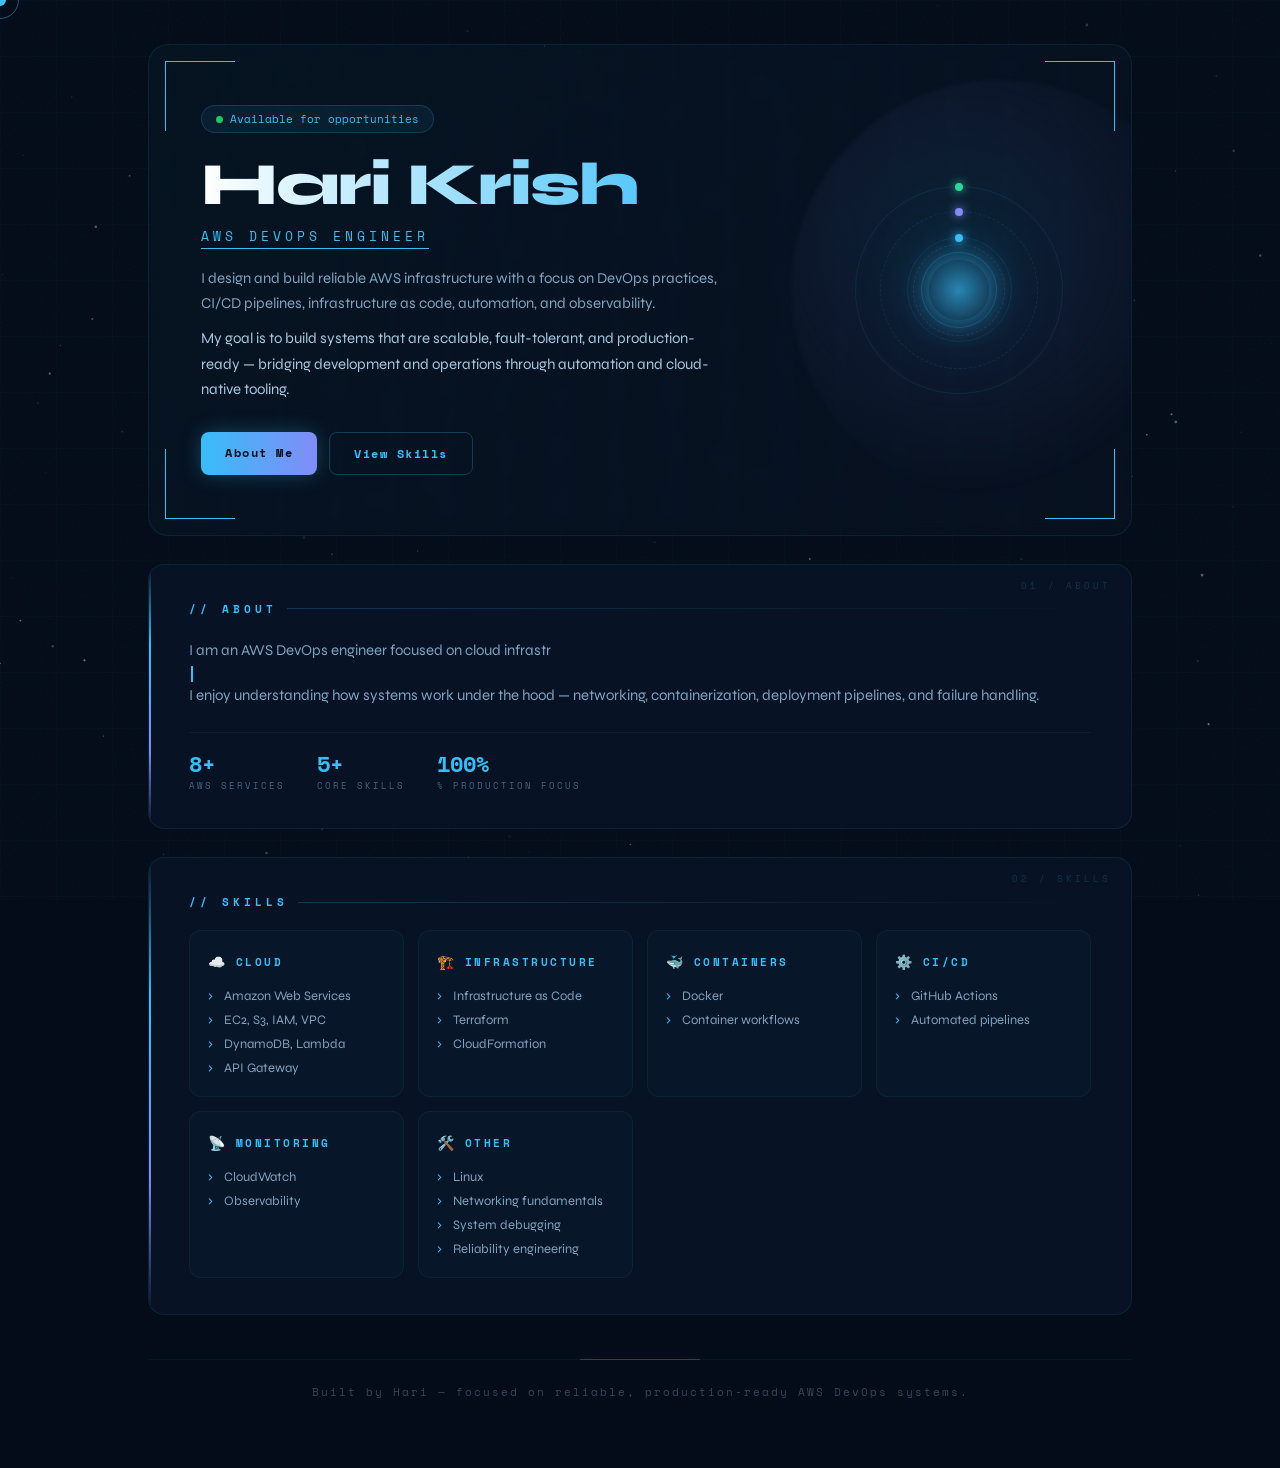
==== commit 610a95b0: "Change title" ====
--- a/public/portfolio.html
+++ b/public/portfolio.html
@@ -3,7 +3,7 @@
 <head>
   <meta charset="utf-8" />
   <meta name="viewport" content="width=device-width,initial-scale=1" />
-  <title>Hari Krish — Cloud Infrastructure Engineer</title>
+  <title>Hari Krish — AWS DevOps Engineer</title>
   <link href="https://fonts.googleapis.com/css2?family=Space+Mono:wght@400;700&family=Syne:wght@400;600;800&display=swap" rel="stylesheet" />
   <style>
     :root {
@@ -689,9 +689,9 @@
           Available for opportunities
         </div>
         <h1 class="name"><span>Hari Krish</span></h1>
-        <p class="title">Cloud Infrastructure Engineer</p>
-        <p class="tagline">I design and build reliable cloud infrastructure with a focus on AWS, networking, infrastructure as code, automation, and observability.</p>
-        <p class="goal">My goal is to build systems that are scalable, fault-tolerant, and production-ready — not just applications that run locally.</p>
+        <p class="title">AWS DevOps Engineer</p>
+        <p class="tagline">I design and build reliable AWS infrastructure with a focus on DevOps practices, CI/CD pipelines, infrastructure as code, automation, and observability.</p>
+        <p class="goal">My goal is to build systems that are scalable, fault-tolerant, and production-ready — bridging development and operations through automation and cloud-native tooling.</p>
         <div class="cta-row">
           <a class="btn btn-primary" href="#summary">About Me</a>
           <a class="btn btn-ghost" href="#skills">View Skills</a>
@@ -765,7 +765,7 @@
       </div>
     </section>
 
-    <footer class="footer">Built by Hari — focused on reliable, production-ready systems.</footer>
+    <footer class="footer">Built by Hari — focused on reliable, production-ready AWS DevOps systems.</footer>
   </div>
 
   <script>
@@ -865,7 +865,7 @@
     panels.forEach(p => panelObserver.observe(p));
 
     /* ── TYPED TEXT ── */
-    const fullText = "I am an engineer focused on cloud infrastructure and distributed systems. My work revolves around designing cloud environments, automating infrastructure using Infrastructure as Code, building CI/CD pipelines, and ensuring systems remain observable and reliable in production.";
+    const fullText = "I am an AWS DevOps engineer focused on cloud infrastructure and distributed systems. My work revolves around designing AWS environments, automating infrastructure using Infrastructure as Code, building CI/CD pipelines, and ensuring systems remain observable and reliable in production.";
     const el = document.getElementById('typed-text');
     const cursorEl = document.createElement('span');
     cursorEl.className = 'cursor';
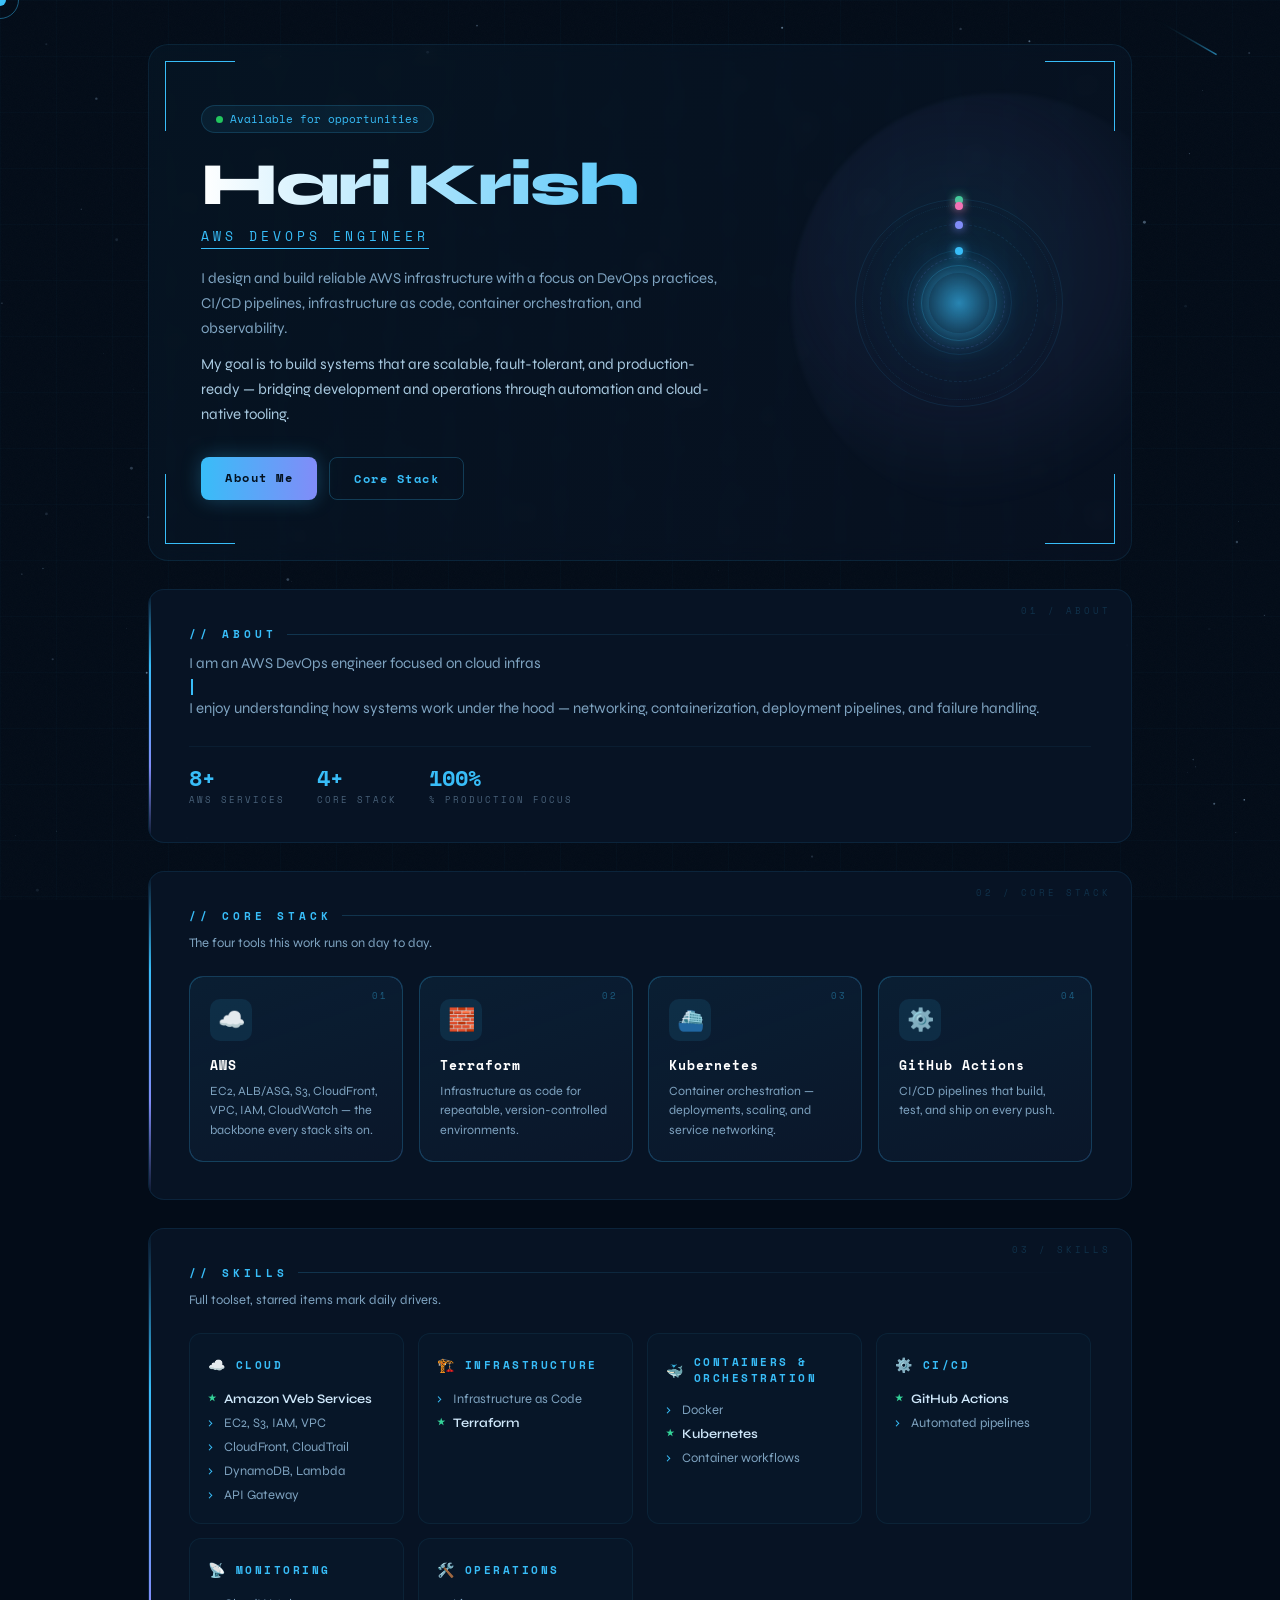
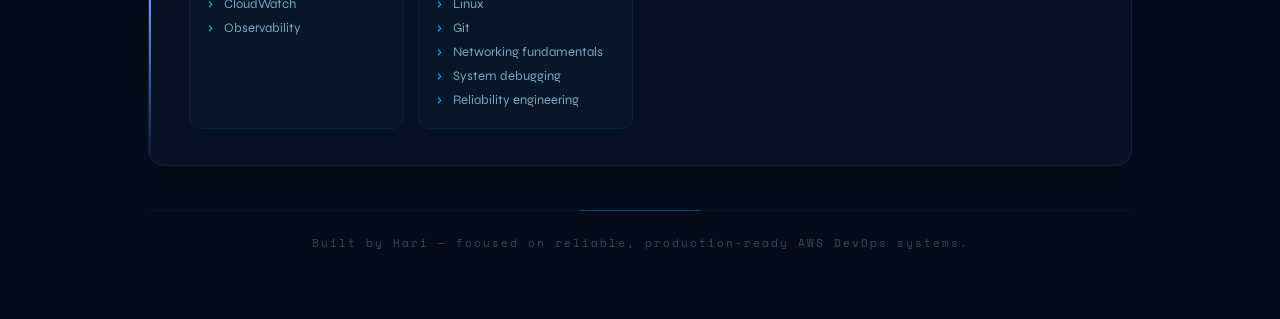
==== commit 7009f39e: "Added k8s" ====
--- a/public/portfolio.html
+++ b/public/portfolio.html
@@ -364,6 +364,7 @@
     .orbit-1 { width: 105px; height: 105px; margin: -52.5px; animation: spin 6s linear infinite; }
     .orbit-2 { width: 158px; height: 158px; margin: -79px; animation: spin 12s linear infinite reverse; border-style: dashed; }
     .orbit-3 { width: 208px; height: 208px; margin: -104px; animation: spin 20s linear infinite; }
+    .orbit-4 { width: 195px; height: 195px; margin: -97.5px; animation: spin 15s linear infinite reverse; border-style: dotted; }
 
     @keyframes spin { to { transform: rotate(360deg); } }
 
@@ -378,20 +379,9 @@
     }
     .dot-orb.purple { background: var(--accent2); box-shadow: 0 0 10px var(--accent2); }
     .dot-orb.green  { background: var(--accent3); box-shadow: 0 0 10px var(--accent3); }
+    .dot-orb.pink   { background: #f472b6; box-shadow: 0 0 10px #f472b6; }
 
     @keyframes dotPulse { 0%,100% { transform: scale(1); opacity: 1; } 50% { transform: scale(1.4); opacity: 0.8; } }
-
-    /* ── FLOATING LABELS around orbit ── */
-    .orbit-label {
-      position: absolute;
-      font-family: 'Space Mono', monospace;
-      font-size: 9px;
-      letter-spacing: 1.5px;
-      color: rgba(56,189,248,0.55);
-      white-space: nowrap;
-      pointer-events: none;
-      animation: fadeSlideIn 0.6s ease forwards;
-    }
 
     /* ── PANELS ── */
     .panel {
@@ -446,7 +436,7 @@
       letter-spacing: 4px;
       text-transform: uppercase;
       color: var(--accent);
-      margin-bottom: 20px;
+      margin-bottom: 8px;
       display: flex;
       align-items: center;
       gap: 10px;
@@ -457,9 +447,89 @@
       height: 1px;
       background: linear-gradient(90deg, rgba(56,189,248,0.2), transparent);
     }
+    .panel .panel-sub {
+      color: var(--muted);
+      font-size: 13px;
+      margin-bottom: 22px;
+    }
 
     .panel p { color: var(--muted); line-height: 1.75; font-size: 15px; }
     .panel p + p { margin-top: 12px; }
+
+    /* ── CORE STACK (highlighted primaries) ── */
+    .core-stack-grid {
+      display: grid;
+      grid-template-columns: repeat(auto-fit, minmax(190px, 1fr));
+      gap: 16px;
+      margin-top: 4px;
+    }
+
+    .core-badge {
+      position: relative;
+      padding: 22px 20px;
+      border-radius: 14px;
+      background: linear-gradient(160deg, rgba(56,189,248,0.07), rgba(129,140,248,0.03));
+      border: 1px solid rgba(56,189,248,0.22);
+      overflow: hidden;
+      opacity: 0;
+      transform: translateY(14px) scale(0.98);
+      transition: border-color 0.3s, box-shadow 0.3s, transform 0.3s;
+    }
+    .core-badge::before {
+      content: '';
+      position: absolute;
+      inset: -1px;
+      border-radius: 14px;
+      padding: 1px;
+      background: linear-gradient(120deg, var(--accent), var(--accent2), var(--accent3), var(--accent));
+      background-size: 300% 300%;
+      -webkit-mask: linear-gradient(#fff 0 0) content-box, linear-gradient(#fff 0 0);
+      -webkit-mask-composite: xor;
+      mask-composite: exclude;
+      opacity: 0.55;
+      animation: coreBorder 6s linear infinite;
+      pointer-events: none;
+    }
+    @keyframes coreBorder { to { background-position: 300% 0; } }
+
+    .core-badge:hover {
+      transform: translateY(-4px);
+      box-shadow: 0 10px 34px rgba(56,189,248,0.16);
+    }
+
+    .core-badge .core-rank {
+      position: absolute;
+      top: 12px; right: 14px;
+      font-family: 'Space Mono', monospace;
+      font-size: 9px;
+      letter-spacing: 2px;
+      color: rgba(56,189,248,0.4);
+    }
+
+    .core-icon {
+      font-size: 22px;
+      display: inline-flex;
+      align-items: center;
+      justify-content: center;
+      width: 42px; height: 42px;
+      border-radius: 10px;
+      background: rgba(56,189,248,0.1);
+      margin-bottom: 14px;
+    }
+
+    .core-badge h3 {
+      font-family: 'Space Mono', monospace;
+      font-size: 13px;
+      letter-spacing: 1px;
+      color: #fff;
+      margin-bottom: 6px;
+    }
+
+    .core-badge p {
+      font-size: 12.5px;
+      color: var(--muted);
+      line-height: 1.55;
+    }
 
     /* ── SKILLS GRID ── */
     .skills-grid {
@@ -544,6 +614,13 @@
     .skill-card:hover ul li { color: #b0cedf; padding-left: 20px; }
     .skill-card:hover ul li::before { transform: translateX(3px); }
 
+    /* mark a primary/flagship item inside a normal skill card */
+    .skill-card ul li.flagship {
+      color: #cfe8fb;
+      font-weight: 600;
+    }
+    .skill-card ul li.flagship::before { content: '★'; font-size: 9px; top: 6px; color: var(--accent3); }
+
     /* ── STAT ROW ── */
     .stat-row {
       display: flex;
@@ -551,6 +628,7 @@
       margin-top: 24px;
       padding-top: 20px;
       border-top: 1px solid rgba(56,189,248,0.06);
+      flex-wrap: wrap;
     }
     .stat { display: flex; flex-direction: column; gap: 4px; }
     .stat-num {
@@ -658,10 +736,12 @@
       .hero-visual { width: 100%; }
       .orbit-wrap { width: 170px; height: 170px; }
       .orbit-3 { width: 168px; height: 168px; margin: -84px; }
+      .orbit-4 { width: 156px; height: 156px; margin: -78px; }
       .panel { padding: 24px 22px; }
       body { cursor: auto; }
       #cursor, #cursor-ring { display: none; }
       .stat-row { gap: 20px; }
+      .core-stack-grid { grid-template-columns: repeat(auto-fit, minmax(150px, 1fr)); }
     }
   </style>
 </head>
@@ -690,11 +770,11 @@
         </div>
         <h1 class="name"><span>Hari Krish</span></h1>
         <p class="title">AWS DevOps Engineer</p>
-        <p class="tagline">I design and build reliable AWS infrastructure with a focus on DevOps practices, CI/CD pipelines, infrastructure as code, automation, and observability.</p>
+        <p class="tagline">I design and build reliable AWS infrastructure with a focus on DevOps practices, CI/CD pipelines, infrastructure as code, container orchestration, and observability.</p>
         <p class="goal">My goal is to build systems that are scalable, fault-tolerant, and production-ready — bridging development and operations through automation and cloud-native tooling.</p>
         <div class="cta-row">
           <a class="btn btn-primary" href="#summary">About Me</a>
-          <a class="btn btn-ghost" href="#skills">View Skills</a>
+          <a class="btn btn-ghost" href="#core-stack">Core Stack</a>
         </div>
       </div>
 
@@ -702,8 +782,9 @@
         <div class="orbit-wrap">
           <div class="orbit-core"></div>
           <div class="orbit orbit-1"><div class="dot-orb" data-tip="AWS"></div></div>
-          <div class="orbit orbit-2"><div class="dot-orb purple" data-tip="K8s"></div></div>
+          <div class="orbit orbit-2"><div class="dot-orb purple" data-tip="Terraform"></div></div>
           <div class="orbit orbit-3"><div class="dot-orb green" data-tip="CI/CD"></div></div>
+          <div class="orbit orbit-4"><div class="dot-orb pink" data-tip="K8s"></div></div>
         </div>
       </div>
     </header>
@@ -719,8 +800,8 @@
           <span class="stat-label">AWS Services</span>
         </div>
         <div class="stat">
-          <span class="stat-num" data-count="5">0</span>
-          <span class="stat-label">Core Skills</span>
+          <span class="stat-num" data-count="4">0</span>
+          <span class="stat-label">Core Stack</span>
         </div>
         <div class="stat">
           <span class="stat-num" data-count="100">0</span>
@@ -729,34 +810,68 @@
       </div>
     </section>
 
+    <!-- CORE STACK — the 4 highlighted primaries -->
+    <section id="core-stack" class="panel" data-label="02 / CORE STACK">
+      <h2>// Core Stack</h2>
+      <p class="panel-sub">The four tools this work runs on day to day.</p>
+      <div class="core-stack-grid">
+        <div class="core-badge">
+          <span class="core-rank">01</span>
+          <span class="core-icon">☁️</span>
+          <h3>AWS</h3>
+          <p>EC2, ALB/ASG, S3, CloudFront, VPC, IAM, CloudWatch — the backbone every stack sits on.</p>
+        </div>
+        <div class="core-badge">
+          <span class="core-rank">02</span>
+          <span class="core-icon">🧱</span>
+          <h3>Terraform</h3>
+          <p>Infrastructure as code for repeatable, version-controlled environments.</p>
+        </div>
+        <div class="core-badge">
+          <span class="core-rank">03</span>
+          <span class="core-icon">⛴️</span>
+          <h3>Kubernetes</h3>
+          <p>Container orchestration — deployments, scaling, and service networking.</p>
+        </div>
+        <div class="core-badge">
+          <span class="core-rank">04</span>
+          <span class="core-icon">⚙️</span>
+          <h3>GitHub Actions</h3>
+          <p>CI/CD pipelines that build, test, and ship on every push.</p>
+        </div>
+      </div>
+    </section>
+
     <!-- SKILLS -->
-    <section id="skills" class="panel" data-label="02 / SKILLS">
+    <section id="skills" class="panel" data-label="03 / SKILLS">
       <h2>// Skills</h2>
+      <p class="panel-sub">Full toolset, starred items mark daily drivers.</p>
       <div class="skills-grid">
         <div class="skill-card">
           <h3><span class="skill-icon">☁️</span> Cloud</h3>
-          <ul><li>Amazon Web Services</li><li>EC2, S3, IAM, VPC</li><li>DynamoDB, Lambda</li><li>API Gateway</li></ul>
+          <ul><li class="flagship">Amazon Web Services</li><li>EC2, S3, IAM, VPC</li><li>CloudFront, CloudTrail</li><li>DynamoDB, Lambda</li><li>API Gateway</li></ul>
         </div>
         <div class="skill-card">
           <h3><span class="skill-icon">🏗️</span> Infrastructure</h3>
-          <ul><li>Infrastructure as Code</li><li>Terraform</li><li>CloudFormation</li></ul>
+          <ul><li>Infrastructure as Code</li><li class="flagship">Terraform</li></ul>
         </div>
         <div class="skill-card">
-          <h3><span class="skill-icon">🐳</span> Containers</h3>
-          <ul><li>Docker</li><li>Container workflows</li></ul>
+          <h3><span class="skill-icon">🐳</span> Containers &amp; Orchestration</h3>
+          <ul><li>Docker</li><li class="flagship">Kubernetes</li><li>Container workflows</li></ul>
         </div>
         <div class="skill-card">
           <h3><span class="skill-icon">⚙️</span> CI/CD</h3>
-          <ul><li>GitHub Actions</li><li>Automated pipelines</li></ul>
+          <ul><li class="flagship">GitHub Actions</li><li>Automated pipelines</li></ul>
         </div>
         <div class="skill-card">
           <h3><span class="skill-icon">📡</span> Monitoring</h3>
           <ul><li>CloudWatch</li><li>Observability</li></ul>
         </div>
         <div class="skill-card">
-          <h3><span class="skill-icon">🛠️</span> Other</h3>
+          <h3><span class="skill-icon">🛠️</span> Operations</h3>
           <ul>
             <li>Linux</li>
+            <li>Git</li>
             <li>Networking fundamentals</li>
             <li>System debugging</li>
             <li>Reliability engineering</li>
@@ -865,7 +980,7 @@
     panels.forEach(p => panelObserver.observe(p));
 
     /* ── TYPED TEXT ── */
-    const fullText = "I am an AWS DevOps engineer focused on cloud infrastructure and distributed systems. My work revolves around designing AWS environments, automating infrastructure using Infrastructure as Code, building CI/CD pipelines, and ensuring systems remain observable and reliable in production.";
+    const fullText = "I am an AWS DevOps engineer focused on cloud infrastructure and distributed systems. My work revolves around designing AWS environments, automating infrastructure with Terraform, orchestrating containers with Kubernetes, and building CI/CD pipelines with GitHub Actions.";
     const el = document.getElementById('typed-text');
     const cursorEl = document.createElement('span');
     cursorEl.className = 'cursor';
@@ -904,13 +1019,45 @@
         if (e.isIntersecting) {
           e.target.querySelectorAll('[data-count]').forEach(el => {
             const v = +el.dataset.count;
-            const suffix = el.textContent.includes('%') ? '%' : (v === 100 ? '%' : '');
             animateCount(el, v, v === 100 ? '%' : '+');
           });
           obs.unobserve(e.target);
         }
       });
     }, { threshold: 0.4 }).observe(document.getElementById('summary'));
+
+    /* ── CORE STACK STAGGER + TILT ── */
+    (function () {
+      const coreBadges = document.querySelectorAll('.core-badge');
+      new IntersectionObserver((entries, obs) => {
+        entries.forEach(en => {
+          if (en.isIntersecting) {
+            coreBadges.forEach((c, i) => {
+              c.style.animation = `cardIn 600ms cubic-bezier(.2,.9,.2,1) ${i * 100 + 80}ms both`;
+            });
+            obs.unobserve(en.target);
+          }
+        });
+      }, { threshold: 0.1 }).observe(document.getElementById('core-stack'));
+
+      coreBadges.forEach(c => {
+        let rect = null;
+        c.addEventListener('pointermove', e => {
+          rect = rect || c.getBoundingClientRect();
+          const dx = e.clientX - (rect.left + rect.width / 2);
+          const dy = e.clientY - (rect.top + rect.height / 2);
+          const rotX = (-dy / (rect.height / 2)) * 6;
+          const rotY = (dx / (rect.width / 2)) * 6;
+          c.style.transform = `translateY(-4px) rotateX(${rotX}deg) rotateY(${rotY}deg) scale(1.02)`;
+          c.style.transition = 'transform 200ms cubic-bezier(.2,.9,.2,1)';
+        });
+        c.addEventListener('pointerleave', () => {
+          c.style.transform = '';
+          c.style.transition = 'transform 500ms cubic-bezier(.2,.9,.2,1), border-color 0.3s, box-shadow 0.3s';
+          rect = null;
+        });
+      });
+    })();
 
     /* ── SKILLS STAGGER + TILT + PROGRESS ── */
     (function () {
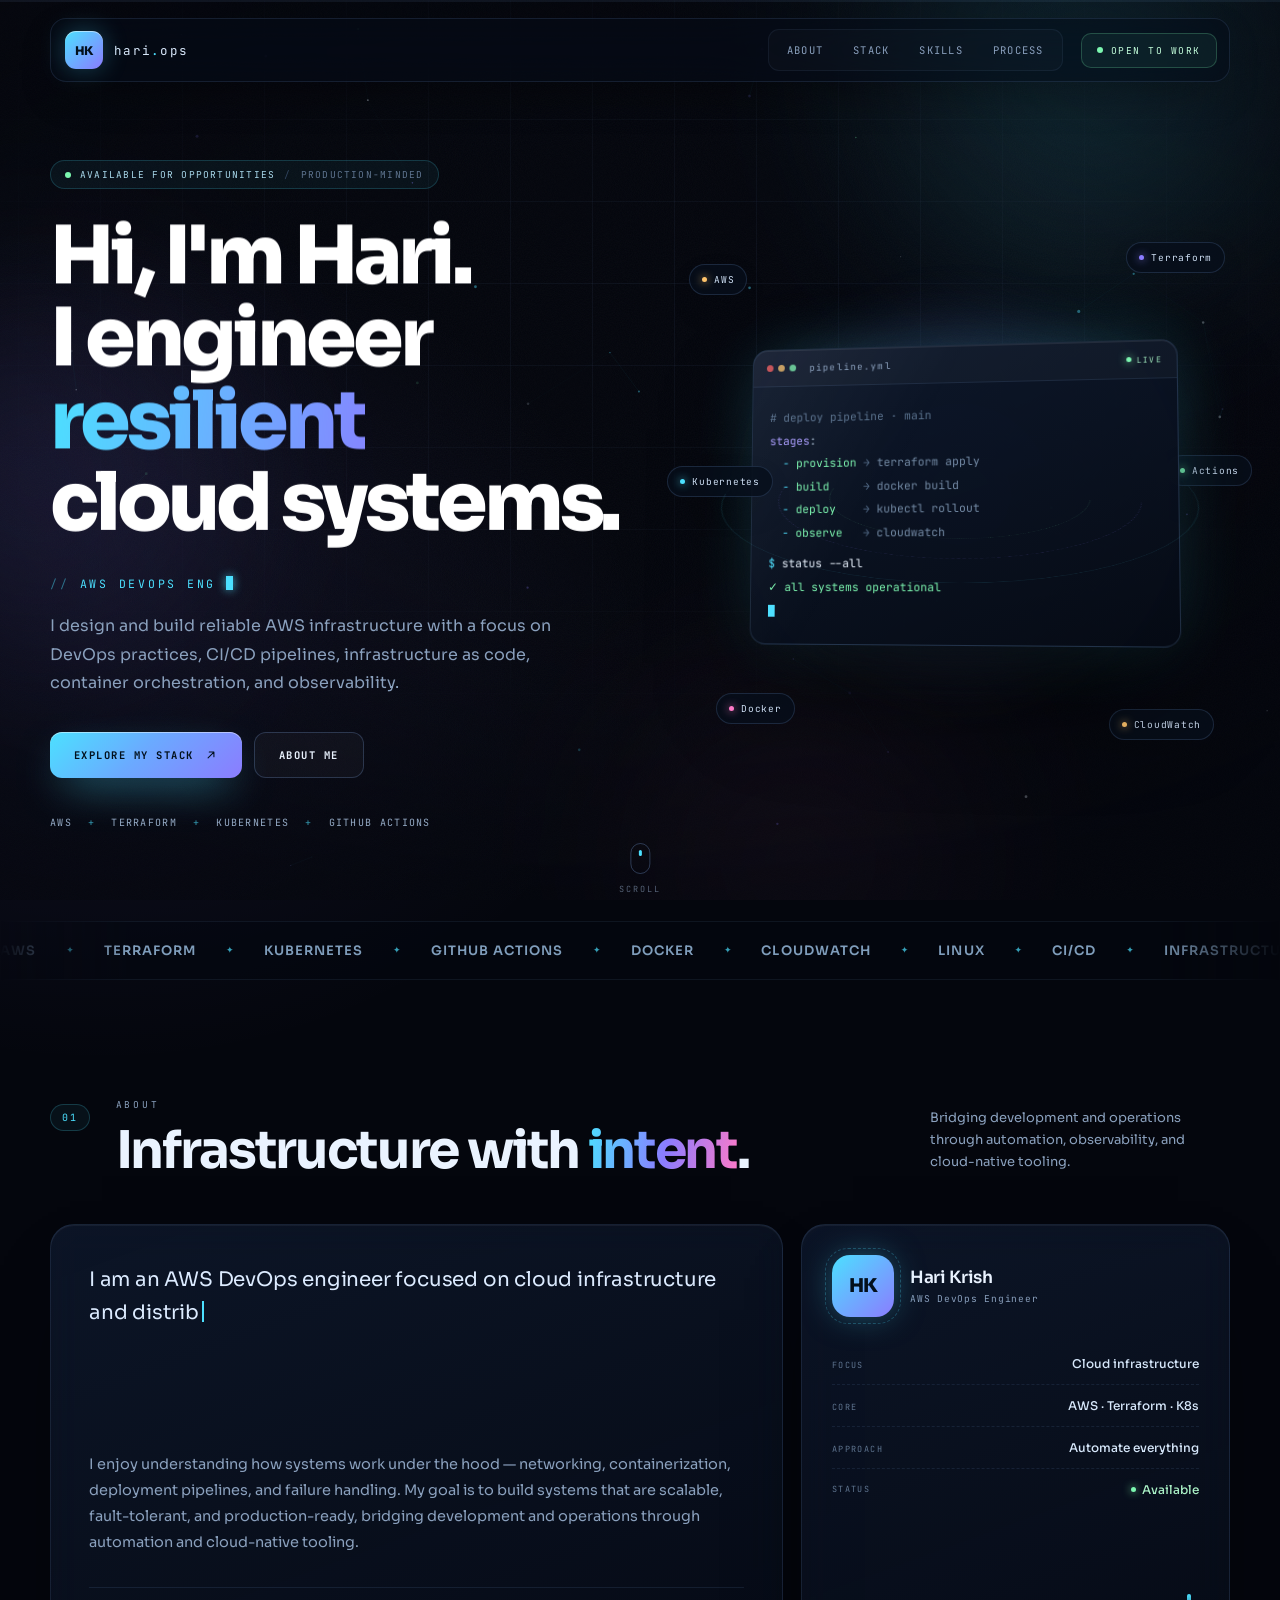
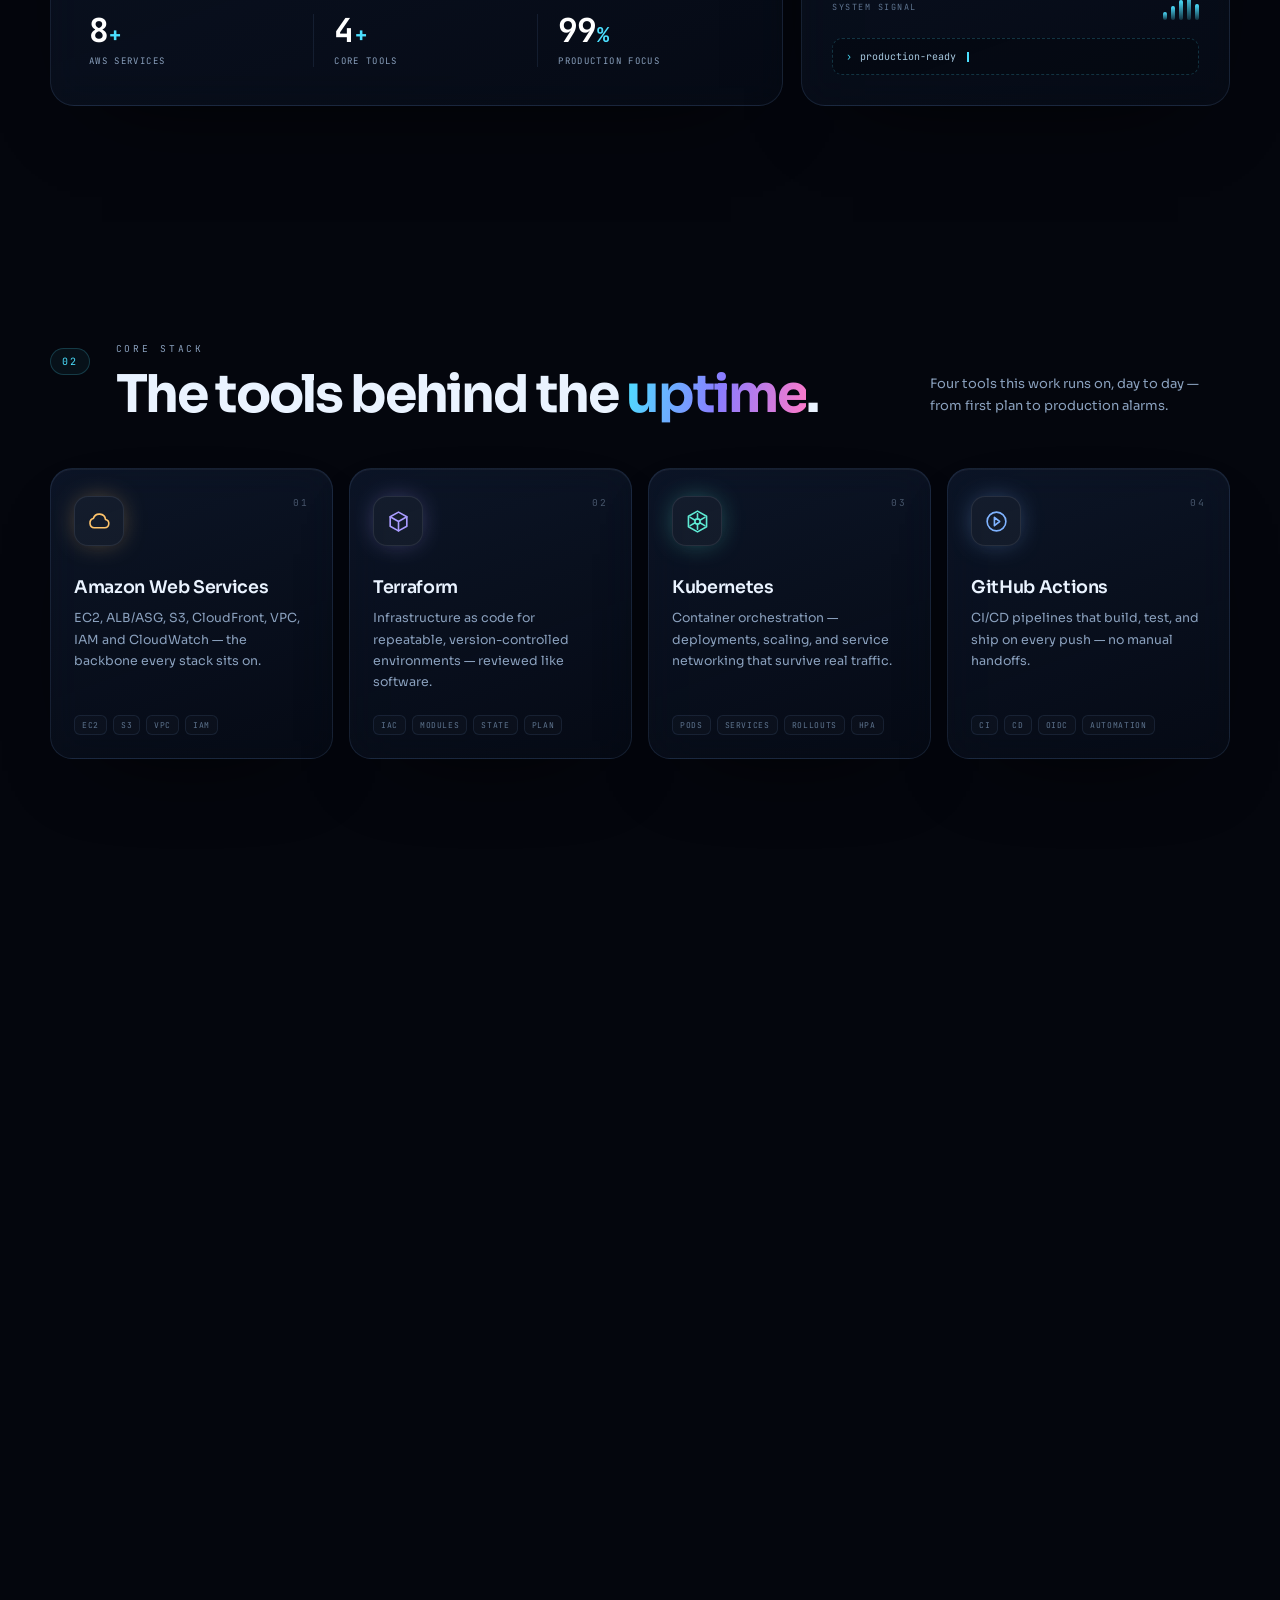
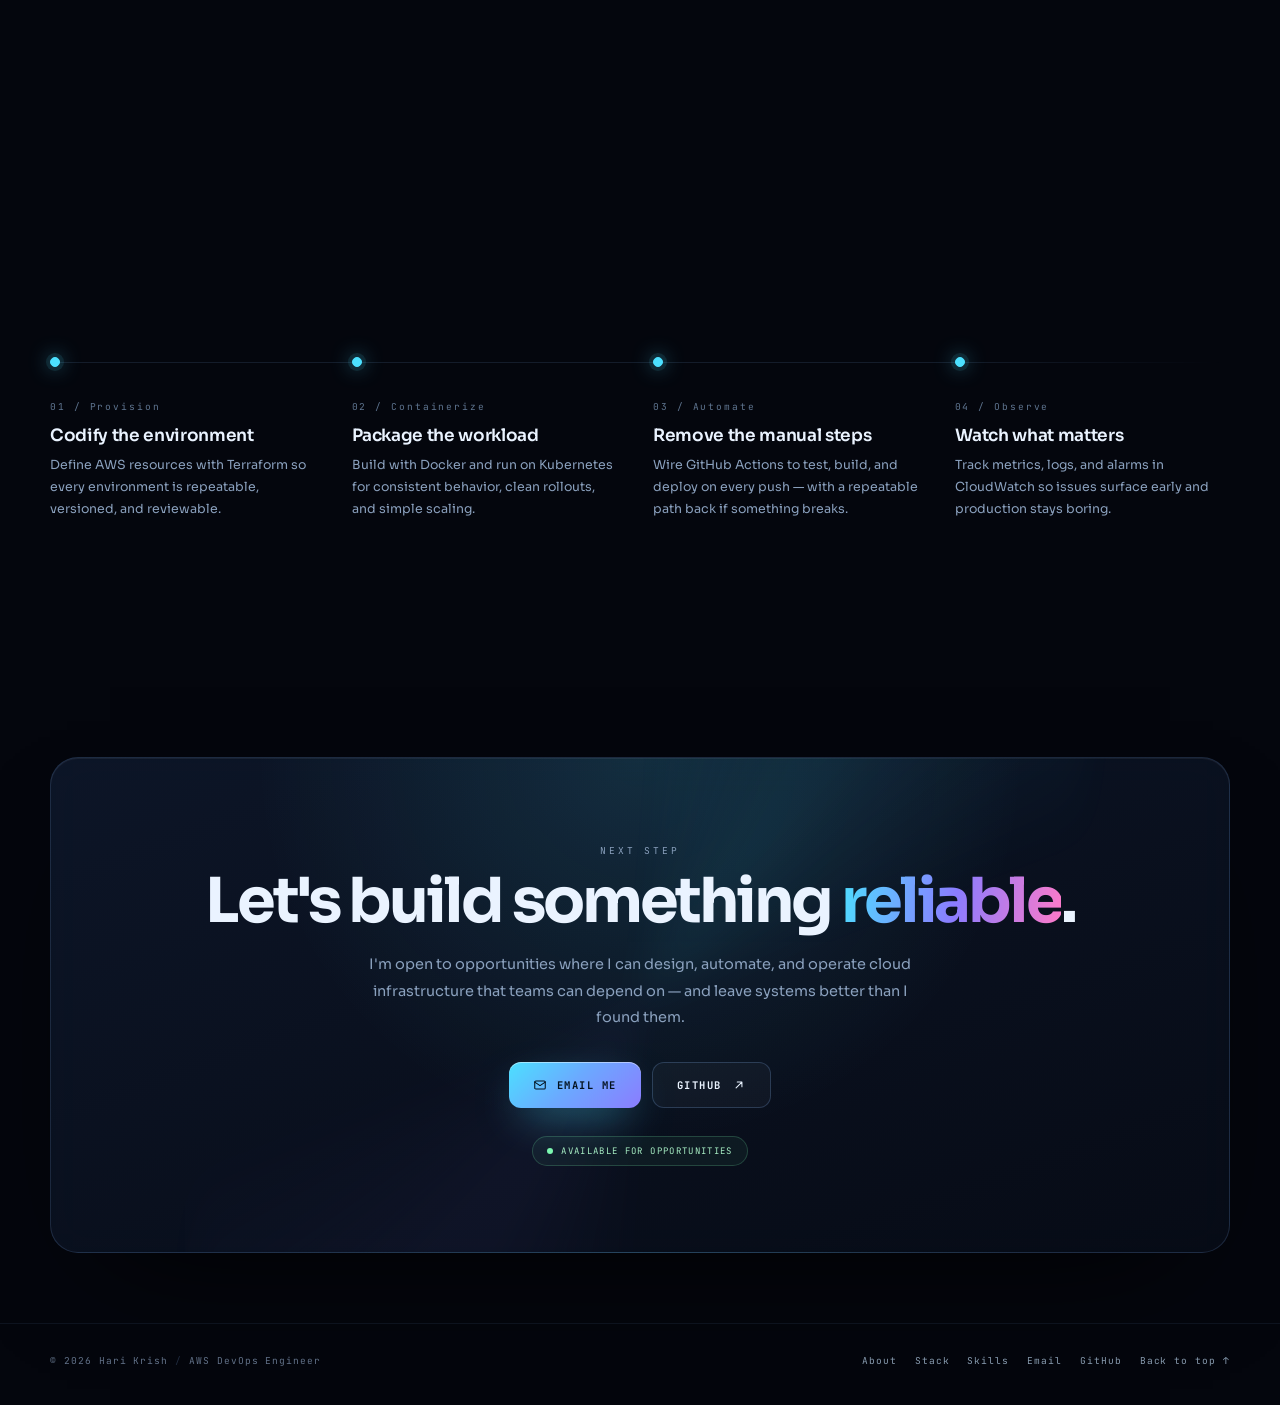
==== commit 3c5a894a: "changed Portfolio" ====
--- a/public/portfolio.html
+++ b/public/portfolio.html
@@ -1,1112 +1,30 @@
 <!doctype html>
 <html lang="en">
-<head>
-  <meta charset="utf-8" />
-  <meta name="viewport" content="width=device-width,initial-scale=1" />
-  <title>Hari Krish — AWS DevOps Engineer</title>
-  <link href="https://fonts.googleapis.com/css2?family=Space+Mono:wght@400;700&family=Syne:wght@400;600;800&display=swap" rel="stylesheet" />
-  <style>
-    :root {
-      --bg1: #030c18;
-      --bg2: #040b14;
-      --accent: #38bdf8;
-      --accent2: #818cf8;
-      --accent3: #34d399;
-      --glow: rgba(56,189,248,0.20);
-      --muted: #7ea3c0;
-      --card: rgba(8,20,38,0.90);
-      --border: rgba(56,189,248,0.10);
-      --text: #dff0ff;
-    }
-
-    *, *::before, *::after { box-sizing: border-box; margin: 0; padding: 0; }
-    html { scroll-behavior: smooth; }
-
-    body {
-      background: var(--bg1);
-      color: var(--text);
-      font-family: 'Syne', sans-serif;
-      min-height: 100vh;
-      overflow-x: hidden;
-      -webkit-font-smoothing: antialiased;
-      cursor: none;
-    }
-
-    /* ── CUSTOM CURSOR ── */
-    #cursor {
-      position: fixed;
-      width: 12px; height: 12px;
-      background: var(--accent);
-      border-radius: 50%;
-      pointer-events: none;
-      z-index: 99999;
-      transform: translate(-50%, -50%);
-      transition: transform 0.1s, width 0.25s, height 0.25s, background 0.25s, opacity 0.25s;
-      mix-blend-mode: screen;
-    }
-    #cursor-ring {
-      position: fixed;
-      width: 38px; height: 38px;
-      border: 1px solid rgba(56,189,248,0.45);
-      border-radius: 50%;
-      pointer-events: none;
-      z-index: 99998;
-      transform: translate(-50%, -50%);
-      transition: transform 0.18s ease, width 0.3s, height 0.3s, border-color 0.3s;
-    }
-    body:has(a:hover) #cursor, body:has(.btn:hover) #cursor { width: 20px; height: 20px; background: var(--accent2); }
-    body:has(a:hover) #cursor-ring, body:has(.btn:hover) #cursor-ring { width: 54px; height: 54px; border-color: var(--accent2); }
-
-    /* ── CANVAS ── */
-    #stars-canvas {
-      position: fixed;
-      inset: 0;
-      z-index: 0;
-      pointer-events: none;
-    }
-
-    /* ── GRID OVERLAY ── */
-    body::before {
-      content: '';
-      position: fixed;
-      inset: 0;
-      background-image:
-        linear-gradient(rgba(56,189,248,0.025) 1px, transparent 1px),
-        linear-gradient(90deg, rgba(56,189,248,0.025) 1px, transparent 1px);
-      background-size: 56px 56px;
-      pointer-events: none;
-      z-index: 0;
-      animation: gridShift 20s linear infinite;
-    }
-
-    @keyframes gridShift {
-      0%   { background-position: 0 0, 0 0; }
-      100% { background-position: 56px 56px, 56px 56px; }
-    }
-
-    /* ── SCAN LINE ── */
-    body::after {
-      content: '';
-      position: fixed;
-      left: 0; right: 0;
-      height: 3px;
-      background: linear-gradient(90deg, transparent 0%, rgba(56,189,248,0.0) 30%, rgba(56,189,248,0.3) 50%, rgba(129,140,248,0.2) 70%, transparent 100%);
-      animation: scanline 10s linear infinite;
-      pointer-events: none;
-      z-index: 1;
-    }
-    @keyframes scanline { 0% { top: -3px; } 100% { top: 100vh; } }
-
-    /* ── NOISE OVERLAY ── */
-    #noise {
-      position: fixed;
-      inset: 0;
-      z-index: 0;
-      pointer-events: none;
-      opacity: 0.025;
-      background-image: url("data:image/svg+xml,%3Csvg viewBox='0 0 256 256' xmlns='http://www.w3.org/2000/svg'%3E%3Cfilter id='noise'%3E%3CfeTurbulence type='fractalNoise' baseFrequency='0.9' numOctaves='4' stitchTiles='stitch'/%3E%3C/filter%3E%3Crect width='100%25' height='100%25' filter='url(%23noise)' opacity='1'/%3E%3C/svg%3E");
-      background-size: 180px 180px;
-    }
-
-    /* ── WRAP ── */
-    .wrap {
-      position: relative;
-      z-index: 2;
-      max-width: 1040px;
-      margin: 0 auto;
-      padding: 44px 28px;
-    }
-
-    /* ── HERO ── */
-    .hero {
-      display: flex;
-      align-items: center;
-      gap: 40px;
-      padding: 60px 52px;
-      border-radius: 20px;
-      border: 1px solid var(--border);
-      background: linear-gradient(135deg, rgba(56,189,248,0.04), rgba(129,140,248,0.03));
-      backdrop-filter: blur(8px);
-      position: relative;
-      overflow: hidden;
-    }
-
-    /* animated corner brackets */
-    .corner { position: absolute; width: 70px; height: 70px; }
-    .corner::before, .corner::after { content: ''; position: absolute; background: var(--accent); }
-    .corner::before { width: 100%; height: 1px; top: 0; left: 0; transform: scaleX(0); transform-origin: left; animation: bracketH 0.8s cubic-bezier(.7,0,.3,1) 0.3s forwards; }
-    .corner::after  { width: 1px; height: 100%; top: 0; left: 0; transform: scaleY(0); transform-origin: top; animation: bracketV 0.8s cubic-bezier(.7,0,.3,1) 0.3s forwards; }
-    .corner.tl { top: 16px; left: 16px; }
-    .corner.tr { top: 16px; right: 16px; transform: scaleX(-1); }
-    .corner.bl { bottom: 16px; left: 16px; transform: scaleY(-1); }
-    .corner.br { bottom: 16px; right: 16px; transform: scale(-1); }
-    @keyframes bracketH { to { transform: scaleX(1); } }
-    @keyframes bracketV { to { transform: scaleY(1); } }
-
-    /* glowing mesh blob */
-    .hero-blob {
-      position: absolute;
-      right: -80px; top: 50%;
-      transform: translateY(-50%);
-      width: 420px; height: 420px;
-      border-radius: 50%;
-      background: radial-gradient(circle at 40% 40%, rgba(56,189,248,0.10), rgba(129,140,248,0.06) 40%, transparent 70%);
-      animation: blobFloat 7s ease-in-out infinite;
-      filter: blur(2px);
-    }
-    @keyframes blobFloat {
-      0%,100% { transform: translateY(-50%) scale(1) rotate(0deg); }
-      33%      { transform: translateY(-53%) scale(1.05) rotate(5deg); }
-      66%      { transform: translateY(-47%) scale(0.97) rotate(-4deg); }
-    }
-
-    .hero-content { flex: 1; position: relative; z-index: 2; }
-
-    /* ── STATUS BADGE ── */
-    .status-badge {
-      display: inline-flex;
-      align-items: center;
-      gap: 7px;
-      background: rgba(56,189,248,0.07);
-      border: 1px solid rgba(56,189,248,0.18);
-      border-radius: 99px;
-      padding: 5px 14px;
-      font-family: 'Space Mono', monospace;
-      font-size: 11px;
-      color: var(--accent);
-      margin-bottom: 22px;
-      opacity: 0;
-      animation: fadeSlideIn 0.6s ease 0.5s forwards;
-    }
-    .dot {
-      width: 7px; height: 7px;
-      border-radius: 50%;
-      background: #22c55e;
-      box-shadow: 0 0 0 0 rgba(34,197,94,0.5);
-      animation: pingDot 1.8s ease-in-out infinite;
-    }
-    @keyframes pingDot {
-      0%   { box-shadow: 0 0 0 0 rgba(34,197,94,0.5); }
-      70%  { box-shadow: 0 0 0 8px rgba(34,197,94,0); }
-      100% { box-shadow: 0 0 0 0 rgba(34,197,94,0); }
-    }
-
-    /* ── NAME ── */
-    .name {
-      font-size: clamp(38px, 5.5vw, 60px);
-      font-weight: 800;
-      letter-spacing: -2px;
-      color: #fff;
-      line-height: 1;
-      opacity: 0;
-      animation: fadeSlideIn 0.7s ease 0.65s forwards;
-    }
-    .name span {
-      background: linear-gradient(90deg, #fff 0%, var(--accent) 40%, var(--accent2) 75%, var(--accent3) 100%);
-      background-size: 300% auto;
-      -webkit-background-clip: text;
-      -webkit-text-fill-color: transparent;
-      background-clip: text;
-      animation: gradientShift 6s linear infinite;
-    }
-    @keyframes gradientShift { 0% { background-position: 0% } 100% { background-position: 300% } }
-
-    /* glitch effect on hover */
-    .name:hover span {
-      animation: glitch 0.4s steps(2, end) forwards, gradientShift 6s linear infinite;
-    }
-    @keyframes glitch {
-      0%   { text-shadow: 2px 0 var(--accent), -2px 0 var(--accent2); }
-      25%  { text-shadow: -3px 0 var(--accent2), 3px 0 var(--accent3); clip-path: inset(10% 0 70% 0); }
-      50%  { text-shadow: 2px 0 var(--accent3), -2px 0 var(--accent); clip-path: inset(50% 0 30% 0); }
-      75%  { text-shadow: -2px 0 var(--accent), 2px 0 var(--accent2); clip-path: inset(80% 0 5% 0); }
-      100% { text-shadow: none; clip-path: none; }
-    }
-
-    .title {
-      font-family: 'Space Mono', monospace;
-      font-size: 12.5px;
-      letter-spacing: 4px;
-      color: var(--accent);
-      text-transform: uppercase;
-      margin-top: 12px;
-      margin-bottom: 20px;
-      opacity: 0;
-      animation: fadeSlideIn 0.7s ease 0.8s forwards;
-      position: relative;
-      display: inline-block;
-    }
-    /* underline wipe */
-    .title::after {
-      content: '';
-      position: absolute;
-      bottom: -3px; left: 0;
-      height: 1px;
-      width: 0;
-      background: var(--accent);
-      animation: lineWipe 1.2s ease 1.2s forwards;
-    }
-    @keyframes lineWipe { to { width: 100%; } }
-
-    .tagline, .goal {
-      color: var(--muted);
-      line-height: 1.68;
-      max-width: 520px;
-      font-size: 15px;
-      opacity: 0;
-      animation: fadeSlideIn 0.7s ease 0.95s forwards;
-    }
-    .goal { margin-top: 10px; color: #a8c9e0; animation-delay: 1.1s; }
-
-    /* ── CTA ── */
-    .cta-row {
-      display: flex;
-      gap: 12px;
-      margin-top: 30px;
-      opacity: 0;
-      animation: fadeSlideIn 0.7s ease 1.25s forwards;
-    }
-
-    .btn {
-      position: relative;
-      padding: 12px 24px;
-      border-radius: 8px;
-      font-family: 'Space Mono', monospace;
-      font-size: 12px;
-      font-weight: 700;
-      letter-spacing: 1.5px;
-      text-decoration: none;
-      cursor: none;
-      overflow: hidden;
-      transition: transform 0.2s, box-shadow 0.2s;
-    }
-    /* shimmer sweep */
-    .btn::before {
-      content: '';
-      position: absolute;
-      top: 0; left: -100%;
-      width: 60%;
-      height: 100%;
-      background: linear-gradient(90deg, transparent, rgba(255,255,255,0.18), transparent);
-      transition: left 0.5s ease;
-    }
-    .btn:hover::before { left: 150%; }
-    .btn:hover { transform: translateY(-3px); }
-
-    .btn-primary {
-      background: linear-gradient(90deg, var(--accent), var(--accent2));
-      color: #03111f;
-      box-shadow: 0 0 20px rgba(56,189,248,0.28);
-    }
-    .btn-primary:hover { box-shadow: 0 0 36px rgba(56,189,248,0.55); }
-
-    .btn-ghost {
-      background: transparent;
-      border: 1px solid rgba(56,189,248,0.25);
-      color: var(--accent);
-    }
-    .btn-ghost:hover { border-color: var(--accent); box-shadow: 0 0 18px var(--glow); }
-
-    /* ── HERO VISUAL ── */
-    .hero-visual {
-      width: 240px;
-      flex-shrink: 0;
-      position: relative;
-      z-index: 2;
-    }
-
-    .orbit-wrap {
-      width: 210px; height: 210px;
-      position: relative;
-      margin: 0 auto;
-    }
-
-    .orbit-core {
-      position: absolute;
-      top: 50%; left: 50%;
-      transform: translate(-50%, -50%);
-      width: 60px; height: 60px;
-      border-radius: 50%;
-      background: radial-gradient(circle, rgba(56,189,248,0.65), rgba(56,189,248,0.05));
-      box-shadow: 0 0 30px rgba(56,189,248,0.7), 0 0 70px rgba(56,189,248,0.25), 0 0 120px rgba(56,189,248,0.1);
-      animation: corePulse 3.5s ease-in-out infinite;
-    }
-
-    /* hex ring on core */
-    .orbit-core::before {
-      content: '';
-      position: absolute;
-      inset: -8px;
-      border-radius: 50%;
-      border: 1px solid rgba(56,189,248,0.2);
-      animation: spin 4s linear infinite;
-    }
-    .orbit-core::after {
-      content: '';
-      position: absolute;
-      inset: -16px;
-      border-radius: 50%;
-      border: 1px dashed rgba(129,140,248,0.15);
-      animation: spin 7s linear infinite reverse;
-    }
-
-    @keyframes corePulse {
-      0%,100% { box-shadow: 0 0 30px rgba(56,189,248,0.7), 0 0 70px rgba(56,189,248,0.25); }
-      50%      { box-shadow: 0 0 50px rgba(56,189,248,1), 0 0 100px rgba(56,189,248,0.4); }
-    }
-
-    .orbit {
-      position: absolute;
-      top: 50%; left: 50%;
-      border-radius: 50%;
-      border: 1px solid rgba(56,189,248,0.10);
-    }
-    .orbit-1 { width: 105px; height: 105px; margin: -52.5px; animation: spin 6s linear infinite; }
-    .orbit-2 { width: 158px; height: 158px; margin: -79px; animation: spin 12s linear infinite reverse; border-style: dashed; }
-    .orbit-3 { width: 208px; height: 208px; margin: -104px; animation: spin 20s linear infinite; }
-    .orbit-4 { width: 195px; height: 195px; margin: -97.5px; animation: spin 15s linear infinite reverse; border-style: dotted; }
-
-    @keyframes spin { to { transform: rotate(360deg); } }
-
-    .dot-orb {
-      position: absolute;
-      width: 8px; height: 8px;
-      border-radius: 50%;
-      background: var(--accent);
-      box-shadow: 0 0 10px var(--accent), 0 0 20px rgba(56,189,248,0.4);
-      top: -4px; left: calc(50% - 4px);
-      animation: dotPulse 3.6s ease-in-out infinite;
-    }
-    .dot-orb.purple { background: var(--accent2); box-shadow: 0 0 10px var(--accent2); }
-    .dot-orb.green  { background: var(--accent3); box-shadow: 0 0 10px var(--accent3); }
-    .dot-orb.pink   { background: #f472b6; box-shadow: 0 0 10px #f472b6; }
-
-    @keyframes dotPulse { 0%,100% { transform: scale(1); opacity: 1; } 50% { transform: scale(1.4); opacity: 0.8; } }
-
-    /* ── PANELS ── */
-    .panel {
-      margin-top: 28px;
-      padding: 36px 40px;
-      border-radius: 16px;
-      border: 1px solid var(--border);
-      background: var(--card);
-      backdrop-filter: blur(8px);
-      position: relative;
-      overflow: hidden;
-      opacity: 0;
-      transform: translateY(30px);
-      transition: opacity 0.7s ease, transform 0.7s ease, border-color 0.4s, box-shadow 0.4s;
-    }
-    .panel:hover {
-      border-color: rgba(56,189,248,0.16);
-      box-shadow: 0 0 60px rgba(56,189,248,0.04), inset 0 0 40px rgba(56,189,248,0.015);
-    }
-    .panel.visible { opacity: 1; transform: translateY(0); }
-
-    /* animated left bar */
-    .panel::before {
-      content: '';
-      position: absolute;
-      left: 0; top: 0; bottom: 0;
-      width: 2px;
-      background: linear-gradient(180deg, transparent, var(--accent) 30%, var(--accent2) 70%, transparent);
-      border-radius: 2px;
-      animation: barShimmer 4s ease-in-out infinite;
-    }
-    @keyframes barShimmer {
-      0%,100% { opacity: 0.5; }
-      50%      { opacity: 1; }
-    }
-
-    /* top right corner decoration */
-    .panel::after {
-      content: attr(data-label);
-      position: absolute;
-      top: 14px; right: 20px;
-      font-family: 'Space Mono', monospace;
-      font-size: 9px;
-      letter-spacing: 3px;
-      color: rgba(56,189,248,0.18);
-      text-transform: uppercase;
-    }
-
-    .panel h2 {
-      font-family: 'Space Mono', monospace;
-      font-size: 11px;
-      letter-spacing: 4px;
-      text-transform: uppercase;
-      color: var(--accent);
-      margin-bottom: 8px;
-      display: flex;
-      align-items: center;
-      gap: 10px;
-    }
-    .panel h2::after {
-      content: '';
-      flex: 1;
-      height: 1px;
-      background: linear-gradient(90deg, rgba(56,189,248,0.2), transparent);
-    }
-    .panel .panel-sub {
-      color: var(--muted);
-      font-size: 13px;
-      margin-bottom: 22px;
-    }
-
-    .panel p { color: var(--muted); line-height: 1.75; font-size: 15px; }
-    .panel p + p { margin-top: 12px; }
-
-    /* ── CORE STACK (highlighted primaries) ── */
-    .core-stack-grid {
-      display: grid;
-      grid-template-columns: repeat(auto-fit, minmax(190px, 1fr));
-      gap: 16px;
-      margin-top: 4px;
-    }
-
-    .core-badge {
-      position: relative;
-      padding: 22px 20px;
-      border-radius: 14px;
-      background: linear-gradient(160deg, rgba(56,189,248,0.07), rgba(129,140,248,0.03));
-      border: 1px solid rgba(56,189,248,0.22);
-      overflow: hidden;
-      opacity: 0;
-      transform: translateY(14px) scale(0.98);
-      transition: border-color 0.3s, box-shadow 0.3s, transform 0.3s;
-    }
-    .core-badge::before {
-      content: '';
-      position: absolute;
-      inset: -1px;
-      border-radius: 14px;
-      padding: 1px;
-      background: linear-gradient(120deg, var(--accent), var(--accent2), var(--accent3), var(--accent));
-      background-size: 300% 300%;
-      -webkit-mask: linear-gradient(#fff 0 0) content-box, linear-gradient(#fff 0 0);
-      -webkit-mask-composite: xor;
-      mask-composite: exclude;
-      opacity: 0.55;
-      animation: coreBorder 6s linear infinite;
-      pointer-events: none;
-    }
-    @keyframes coreBorder { to { background-position: 300% 0; } }
-
-    .core-badge:hover {
-      transform: translateY(-4px);
-      box-shadow: 0 10px 34px rgba(56,189,248,0.16);
-    }
-
-    .core-badge .core-rank {
-      position: absolute;
-      top: 12px; right: 14px;
-      font-family: 'Space Mono', monospace;
-      font-size: 9px;
-      letter-spacing: 2px;
-      color: rgba(56,189,248,0.4);
-    }
-
-    .core-icon {
-      font-size: 22px;
-      display: inline-flex;
-      align-items: center;
-      justify-content: center;
-      width: 42px; height: 42px;
-      border-radius: 10px;
-      background: rgba(56,189,248,0.1);
-      margin-bottom: 14px;
-    }
-
-    .core-badge h3 {
-      font-family: 'Space Mono', monospace;
-      font-size: 13px;
-      letter-spacing: 1px;
-      color: #fff;
-      margin-bottom: 6px;
-    }
-
-    .core-badge p {
-      font-size: 12.5px;
-      color: var(--muted);
-      line-height: 1.55;
-    }
-
-    /* ── SKILLS GRID ── */
-    .skills-grid {
-      display: grid;
-      grid-template-columns: repeat(auto-fit, minmax(195px, 1fr));
-      gap: 14px;
-      margin-top: 8px;
-    }
-
-    .skill-card {
-      background: rgba(56,189,248,0.02);
-      border: 1px solid rgba(56,189,248,0.07);
-      border-radius: 12px;
-      padding: 20px 18px 16px;
-      transition: border-color 0.3s, box-shadow 0.3s;
-      position: relative;
-      overflow: hidden;
-      opacity: 0;
-      transform: translateY(14px) scale(0.98);
-    }
-
-    /* bottom glow on hover */
-    .skill-card::before {
-      content: '';
-      position: absolute;
-      bottom: 0; left: 50%;
-      transform: translateX(-50%);
-      width: 80%;
-      height: 1px;
-      background: linear-gradient(90deg, transparent, var(--accent), transparent);
-      opacity: 0;
-      transition: opacity 0.35s;
-    }
-
-    /* corner sparkle */
-    .skill-card::after {
-      content: '';
-      position: absolute;
-      top: -20px; right: -20px;
-      width: 60px; height: 60px;
-      border-radius: 50%;
-      background: radial-gradient(circle, rgba(56,189,248,0.12), transparent 70%);
-      opacity: 0;
-      transition: opacity 0.35s, transform 0.35s;
-    }
-
-    .skill-card:hover {
-      border-color: rgba(56,189,248,0.28);
-      box-shadow: 0 8px 30px rgba(56,189,248,0.07), inset 0 1px 0 rgba(56,189,248,0.08);
-    }
-    .skill-card:hover::before { opacity: 1; }
-    .skill-card:hover::after  { opacity: 1; transform: scale(1.4); }
-
-    .skill-card h3 {
-      font-family: 'Space Mono', monospace;
-      font-size: 10.5px;
-      letter-spacing: 2.5px;
-      text-transform: uppercase;
-      color: var(--accent);
-      margin-bottom: 12px;
-      display: flex;
-      align-items: center;
-      gap: 8px;
-    }
-    .skill-icon { font-size: 14px; }
-
-    .skill-card ul { list-style: none; padding: 0; }
-    .skill-card ul li {
-      color: var(--muted);
-      font-size: 13px;
-      padding: 4px 0 4px 16px;
-      position: relative;
-      transition: color 0.2s, padding-left 0.2s;
-    }
-    .skill-card ul li::before {
-      content: '›';
-      position: absolute;
-      left: 0;
-      color: var(--accent);
-      transition: transform 0.2s;
-    }
-    .skill-card:hover ul li { color: #b0cedf; padding-left: 20px; }
-    .skill-card:hover ul li::before { transform: translateX(3px); }
-
-    /* mark a primary/flagship item inside a normal skill card */
-    .skill-card ul li.flagship {
-      color: #cfe8fb;
-      font-weight: 600;
-    }
-    .skill-card ul li.flagship::before { content: '★'; font-size: 9px; top: 6px; color: var(--accent3); }
-
-    /* ── STAT ROW ── */
-    .stat-row {
-      display: flex;
-      gap: 32px;
-      margin-top: 24px;
-      padding-top: 20px;
-      border-top: 1px solid rgba(56,189,248,0.06);
-      flex-wrap: wrap;
-    }
-    .stat { display: flex; flex-direction: column; gap: 4px; }
-    .stat-num {
-      font-family: 'Space Mono', monospace;
-      font-size: 22px;
-      font-weight: 700;
-      color: var(--accent);
-      line-height: 1;
-    }
-    .stat-label {
-      font-family: 'Space Mono', monospace;
-      font-size: 9px;
-      letter-spacing: 2px;
-      text-transform: uppercase;
-      color: rgba(126,163,192,0.55);
-    }
-
-    /* ── TYPED CURSOR ── */
-    .cursor {
-      display: inline-block;
-      width: 2px; height: 1em;
-      background: var(--accent);
-      vertical-align: middle;
-      margin-left: 2px;
-      animation: cursorBlink 0.85s step-start infinite;
-    }
-    @keyframes cursorBlink { 0%,100% { opacity: 1; } 50% { opacity: 0; } }
-
-    /* ── FOOTER ── */
-    .footer {
-      margin-top: 44px;
-      padding: 24px;
-      text-align: center;
-      font-family: 'Space Mono', monospace;
-      font-size: 11px;
-      letter-spacing: 2px;
-      color: rgba(125,160,185,0.4);
-      border-top: 1px solid rgba(56,189,248,0.06);
-      position: relative;
-    }
-    .footer::before {
-      content: '';
-      position: absolute;
-      top: -1px; left: 50%; transform: translateX(-50%);
-      width: 120px; height: 1px;
-      background: var(--accent);
-      opacity: 0.3;
-    }
-
-    /* ── SHARED ANIM ── */
-    @keyframes fadeSlideIn {
-      from { opacity: 0; transform: translateY(12px); }
-      to   { opacity: 1; transform: translateY(0); }
-    }
-
-    @keyframes cardIn {
-      to { opacity: 1; transform: translateY(0) scale(1); }
-    }
-
-    /* ── PROGRESS BAR ── */
-    #progress-bar {
-      position: fixed;
-      left: 0; top: 0;
-      height: 3px;
-      background: linear-gradient(90deg, var(--accent3), var(--accent), var(--accent2));
-      background-size: 200% 100%;
-      width: 0%;
-      z-index: 9999;
-      box-shadow: 0 0 12px var(--accent);
-      animation: progressGlow 2s linear infinite;
-    }
-    @keyframes progressGlow {
-      0%   { background-position: 0% 0%; }
-      100% { background-position: 200% 0%; }
-    }
-
-    /* ── TOOLTIP ── */
-    [data-tip] {
-      position: relative;
-    }
-    [data-tip]::after {
-      content: attr(data-tip);
-      position: absolute;
-      bottom: calc(100% + 8px);
-      left: 50%;
-      transform: translateX(-50%) translateY(4px);
-      background: rgba(8,24,44,0.95);
-      border: 1px solid rgba(56,189,248,0.2);
-      color: var(--accent);
-      font-family: 'Space Mono', monospace;
-      font-size: 10px;
-      letter-spacing: 1px;
-      padding: 5px 10px;
-      border-radius: 6px;
-      white-space: nowrap;
-      opacity: 0;
-      pointer-events: none;
-      transition: opacity 0.2s, transform 0.2s;
-    }
-    [data-tip]:hover::after { opacity: 1; transform: translateX(-50%) translateY(0); }
-
-    /* ── RESPONSIVE ── */
-    @media (max-width: 720px) {
-      .hero { flex-direction: column; padding: 32px 24px; }
-      .hero-visual { width: 100%; }
-      .orbit-wrap { width: 170px; height: 170px; }
-      .orbit-3 { width: 168px; height: 168px; margin: -84px; }
-      .orbit-4 { width: 156px; height: 156px; margin: -78px; }
-      .panel { padding: 24px 22px; }
-      body { cursor: auto; }
-      #cursor, #cursor-ring { display: none; }
-      .stat-row { gap: 20px; }
-      .core-stack-grid { grid-template-columns: repeat(auto-fit, minmax(150px, 1fr)); }
-    }
-  </style>
-</head>
-<body>
-
-  <div id="cursor"></div>
-  <div id="cursor-ring"></div>
-  <div id="progress-bar" aria-hidden="true"></div>
-  <div id="noise" aria-hidden="true"></div>
-  <canvas id="stars-canvas"></canvas>
-
-  <div class="wrap">
-
-    <!-- HERO -->
-    <header class="hero">
-      <span class="corner tl"></span>
-      <span class="corner tr"></span>
-      <span class="corner bl"></span>
-      <span class="corner br"></span>
-      <div class="hero-blob"></div>
-
-      <div class="hero-content">
-        <div class="status-badge">
-          <span class="dot"></span>
-          Available for opportunities
-        </div>
-        <h1 class="name"><span>Hari Krish</span></h1>
-        <p class="title">AWS DevOps Engineer</p>
-        <p class="tagline">I design and build reliable AWS infrastructure with a focus on DevOps practices, CI/CD pipelines, infrastructure as code, container orchestration, and observability.</p>
-        <p class="goal">My goal is to build systems that are scalable, fault-tolerant, and production-ready — bridging development and operations through automation and cloud-native tooling.</p>
-        <div class="cta-row">
-          <a class="btn btn-primary" href="#summary">About Me</a>
-          <a class="btn btn-ghost" href="#core-stack">Core Stack</a>
-        </div>
-      </div>
-
-      <div class="hero-visual" aria-hidden="true">
-        <div class="orbit-wrap">
-          <div class="orbit-core"></div>
-          <div class="orbit orbit-1"><div class="dot-orb" data-tip="AWS"></div></div>
-          <div class="orbit orbit-2"><div class="dot-orb purple" data-tip="Terraform"></div></div>
-          <div class="orbit orbit-3"><div class="dot-orb green" data-tip="CI/CD"></div></div>
-          <div class="orbit orbit-4"><div class="dot-orb pink" data-tip="K8s"></div></div>
-        </div>
-      </div>
-    </header>
-
-    <!-- SUMMARY -->
-    <section id="summary" class="panel" data-label="01 / ABOUT">
-      <h2>// About</h2>
-      <p id="typed-text"></p>
-      <p>I enjoy understanding how systems work under the hood — networking, containerization, deployment pipelines, and failure handling.</p>
-      <div class="stat-row">
-        <div class="stat">
-          <span class="stat-num" data-count="8">0</span>
-          <span class="stat-label">AWS Services</span>
-        </div>
-        <div class="stat">
-          <span class="stat-num" data-count="4">0</span>
-          <span class="stat-label">Core Stack</span>
-        </div>
-        <div class="stat">
-          <span class="stat-num" data-count="100">0</span>
-          <span class="stat-label">% Production Focus</span>
-        </div>
-      </div>
-    </section>
-
-    <!-- CORE STACK — the 4 highlighted primaries -->
-    <section id="core-stack" class="panel" data-label="02 / CORE STACK">
-      <h2>// Core Stack</h2>
-      <p class="panel-sub">The four tools this work runs on day to day.</p>
-      <div class="core-stack-grid">
-        <div class="core-badge">
-          <span class="core-rank">01</span>
-          <span class="core-icon">☁️</span>
-          <h3>AWS</h3>
-          <p>EC2, ALB/ASG, S3, CloudFront, VPC, IAM, CloudWatch — the backbone every stack sits on.</p>
-        </div>
-        <div class="core-badge">
-          <span class="core-rank">02</span>
-          <span class="core-icon">🧱</span>
-          <h3>Terraform</h3>
-          <p>Infrastructure as code for repeatable, version-controlled environments.</p>
-        </div>
-        <div class="core-badge">
-          <span class="core-rank">03</span>
-          <span class="core-icon">⛴️</span>
-          <h3>Kubernetes</h3>
-          <p>Container orchestration — deployments, scaling, and service networking.</p>
-        </div>
-        <div class="core-badge">
-          <span class="core-rank">04</span>
-          <span class="core-icon">⚙️</span>
-          <h3>GitHub Actions</h3>
-          <p>CI/CD pipelines that build, test, and ship on every push.</p>
-        </div>
-      </div>
-    </section>
-
-    <!-- SKILLS -->
-    <section id="skills" class="panel" data-label="03 / SKILLS">
-      <h2>// Skills</h2>
-      <p class="panel-sub">Full toolset, starred items mark daily drivers.</p>
-      <div class="skills-grid">
-        <div class="skill-card">
-          <h3><span class="skill-icon">☁️</span> Cloud</h3>
-          <ul><li class="flagship">Amazon Web Services</li><li>EC2, S3, IAM, VPC</li><li>CloudFront, CloudTrail</li><li>DynamoDB, Lambda</li><li>API Gateway</li></ul>
-        </div>
-        <div class="skill-card">
-          <h3><span class="skill-icon">🏗️</span> Infrastructure</h3>
-          <ul><li>Infrastructure as Code</li><li class="flagship">Terraform</li></ul>
-        </div>
-        <div class="skill-card">
-          <h3><span class="skill-icon">🐳</span> Containers &amp; Orchestration</h3>
-          <ul><li>Docker</li><li class="flagship">Kubernetes</li><li>Container workflows</li></ul>
-        </div>
-        <div class="skill-card">
-          <h3><span class="skill-icon">⚙️</span> CI/CD</h3>
-          <ul><li class="flagship">GitHub Actions</li><li>Automated pipelines</li></ul>
-        </div>
-        <div class="skill-card">
-          <h3><span class="skill-icon">📡</span> Monitoring</h3>
-          <ul><li>CloudWatch</li><li>Observability</li></ul>
-        </div>
-        <div class="skill-card">
-          <h3><span class="skill-icon">🛠️</span> Operations</h3>
-          <ul>
-            <li>Linux</li>
-            <li>Git</li>
-            <li>Networking fundamentals</li>
-            <li>System debugging</li>
-            <li>Reliability engineering</li>
-          </ul>
-        </div>
-      </div>
-    </section>
-
-    <footer class="footer">Built by Hari — focused on reliable, production-ready AWS DevOps systems.</footer>
-  </div>
-
-  <script>
-    /* ── CUSTOM CURSOR ── */
-    const cur = document.getElementById('cursor');
-    const ring = document.getElementById('cursor-ring');
-    let mx = 0, my = 0, rx = 0, ry = 0;
-
-    document.addEventListener('mousemove', e => {
-      mx = e.clientX; my = e.clientY;
-      cur.style.left = mx + 'px';
-      cur.style.top  = my + 'px';
-    });
-
-    (function ringLoop() {
-      rx += (mx - rx) * 0.12;
-      ry += (my - ry) * 0.12;
-      ring.style.left = rx + 'px';
-      ring.style.top  = ry + 'px';
-      requestAnimationFrame(ringLoop);
-    })();
-
-    /* ── STARFIELD ── */
-    (function () {
-      const canvas = document.getElementById('stars-canvas');
-      const ctx = canvas.getContext('2d');
-      let W, H, stars = [], meteors = [];
-
-      function resize() { W = canvas.width = window.innerWidth; H = canvas.height = window.innerHeight; }
-      resize();
-      window.addEventListener('resize', () => { resize(); initStars(); });
-
-      function initStars() {
-        stars = Array.from({ length: 200 }, () => ({
-          x: Math.random() * W, y: Math.random() * H,
-          r: Math.random() * 1.3 + 0.2,
-          a: Math.random(),
-          da: (Math.random() * 0.005 + 0.001) * (Math.random() < 0.5 ? 1 : -1),
-          vx: (Math.random() - 0.5) * 0.06,
-          vy: (Math.random() - 0.5) * 0.06,
-        }));
+  <head>
+    <meta charset="utf-8" />
+    <meta name="viewport" content="width=device-width, initial-scale=1" />
+    <title>Hari Krish — AWS DevOps Engineer</title>
+    <link rel="canonical" href="/index.html" />
+    <meta http-equiv="refresh" content="0; url=/index.html" />
+    <link rel="icon" href="data:image/svg+xml,%3Csvg xmlns='http://www.w3.org/2000/svg' viewBox='0 0 64 64'%3E%3Crect width='64' height='64' rx='16' fill='%2306111f'/%3E%3Ctext x='50%25' y='54%25' font-family='monospace' font-size='26' font-weight='700' fill='%234ce0ff' text-anchor='middle' dominant-baseline='middle'%3EHK%3C/text%3E%3C/svg%3E" />
+    <style>
+      :root { color-scheme: dark; }
+      html, body { height: 100%; margin: 0; }
+      body {
+        display: grid;
+        place-items: center;
+        background: #040b14;
+        color: #eaf3ff;
+        font-family: ui-monospace, SFMono-Regular, Menlo, Consolas, monospace;
+        letter-spacing: 0.18em;
+        text-transform: uppercase;
+        font-size: 11px;
       }
-      initStars();
-
-      function spawnMeteor() {
-        if (Math.random() < 0.008) {
-          meteors.push({
-            x: Math.random() * W, y: 0,
-            len: Math.random() * 80 + 40,
-            speed: Math.random() * 4 + 3,
-            a: 1, angle: Math.PI / 6
-          });
-        }
-      }
-
-      function tick() {
-        ctx.clearRect(0, 0, W, H);
-        // stars
-        stars.forEach(s => {
-          s.x += s.vx; s.y += s.vy;
-          s.a += s.da;
-          if (s.a < 0 || s.a > 1) s.da *= -1;
-          if (s.x < 0) s.x = W; if (s.x > W) s.x = 0;
-          if (s.y < 0) s.y = H; if (s.y > H) s.y = 0;
-          ctx.beginPath();
-          ctx.arc(s.x, s.y, s.r, 0, Math.PI * 2);
-          ctx.fillStyle = `rgba(180,220,255,${s.a * 0.55})`;
-          ctx.fill();
-        });
-        // meteors
-        spawnMeteor();
-        meteors = meteors.filter(m => m.a > 0);
-        meteors.forEach(m => {
-          m.x += Math.cos(m.angle) * m.speed;
-          m.y += Math.sin(m.angle) * m.speed;
-          m.a -= 0.018;
-          const grd = ctx.createLinearGradient(m.x, m.y, m.x - Math.cos(m.angle)*m.len, m.y - Math.sin(m.angle)*m.len);
-          grd.addColorStop(0, `rgba(56,189,248,${m.a * 0.9})`);
-          grd.addColorStop(1, 'transparent');
-          ctx.beginPath();
-          ctx.moveTo(m.x, m.y);
-          ctx.lineTo(m.x - Math.cos(m.angle)*m.len, m.y - Math.sin(m.angle)*m.len);
-          ctx.strokeStyle = grd;
-          ctx.lineWidth = 1.5;
-          ctx.stroke();
-        });
-        requestAnimationFrame(tick);
-      }
-      tick();
-    })();
-
-    /* ── SCROLL REVEAL ── */
-    const panels = document.querySelectorAll('.panel');
-    const panelObserver = new IntersectionObserver(entries => {
-      entries.forEach(e => { if (e.isIntersecting) e.target.classList.add('visible'); });
-    }, { threshold: 0.08 });
-    panels.forEach(p => panelObserver.observe(p));
-
-    /* ── TYPED TEXT ── */
-    const fullText = "I am an AWS DevOps engineer focused on cloud infrastructure and distributed systems. My work revolves around designing AWS environments, automating infrastructure with Terraform, orchestrating containers with Kubernetes, and building CI/CD pipelines with GitHub Actions.";
-    const el = document.getElementById('typed-text');
-    const cursorEl = document.createElement('span');
-    cursorEl.className = 'cursor';
-    el.after(cursorEl);
-    let i = 0, started = false;
-
-    function type() {
-      if (i < fullText.length) {
-        el.textContent += fullText[i++];
-        setTimeout(type, 18 + Math.random() * 14);
-      } else {
-        setTimeout(() => { cursorEl.style.display = 'none'; }, 1400);
-      }
-    }
-
-    new IntersectionObserver((entries, obs) => {
-      entries.forEach(e => {
-        if (e.isIntersecting && !started) { started = true; setTimeout(type, 350); obs.unobserve(e.target); }
-      });
-    }, { threshold: 0.4 }).observe(document.getElementById('summary'));
-
-    /* ── COUNTER ANIMATION ── */
-    function animateCount(el, target, suffix = '') {
-      const duration = 1600;
-      const start = performance.now();
-      (function tick(now) {
-        const t = Math.min((now - start) / duration, 1);
-        const ease = 1 - Math.pow(1 - t, 3);
-        el.textContent = Math.round(ease * target) + suffix;
-        if (t < 1) requestAnimationFrame(tick);
-      })(start);
-    }
-
-    new IntersectionObserver((entries, obs) => {
-      entries.forEach(e => {
-        if (e.isIntersecting) {
-          e.target.querySelectorAll('[data-count]').forEach(el => {
-            const v = +el.dataset.count;
-            animateCount(el, v, v === 100 ? '%' : '+');
-          });
-          obs.unobserve(e.target);
-        }
-      });
-    }, { threshold: 0.4 }).observe(document.getElementById('summary'));
-
-    /* ── CORE STACK STAGGER + TILT ── */
-    (function () {
-      const coreBadges = document.querySelectorAll('.core-badge');
-      new IntersectionObserver((entries, obs) => {
-        entries.forEach(en => {
-          if (en.isIntersecting) {
-            coreBadges.forEach((c, i) => {
-              c.style.animation = `cardIn 600ms cubic-bezier(.2,.9,.2,1) ${i * 100 + 80}ms both`;
-            });
-            obs.unobserve(en.target);
-          }
-        });
-      }, { threshold: 0.1 }).observe(document.getElementById('core-stack'));
-
-      coreBadges.forEach(c => {
-        let rect = null;
-        c.addEventListener('pointermove', e => {
-          rect = rect || c.getBoundingClientRect();
-          const dx = e.clientX - (rect.left + rect.width / 2);
-          const dy = e.clientY - (rect.top + rect.height / 2);
-          const rotX = (-dy / (rect.height / 2)) * 6;
-          const rotY = (dx / (rect.width / 2)) * 6;
-          c.style.transform = `translateY(-4px) rotateX(${rotX}deg) rotateY(${rotY}deg) scale(1.02)`;
-          c.style.transition = 'transform 200ms cubic-bezier(.2,.9,.2,1)';
-        });
-        c.addEventListener('pointerleave', () => {
-          c.style.transform = '';
-          c.style.transition = 'transform 500ms cubic-bezier(.2,.9,.2,1), border-color 0.3s, box-shadow 0.3s';
-          rect = null;
-        });
-      });
-    })();
-
-    /* ── SKILLS STAGGER + TILT + PROGRESS ── */
-    (function () {
-      const progress = document.getElementById('progress-bar');
-      function updateProgress() {
-        const h = document.documentElement.scrollHeight - window.innerHeight;
-        progress.style.width = (h > 0 ? Math.min(100, (window.scrollY / h) * 100) : 0) + '%';
-      }
-      window.addEventListener('scroll', updateProgress, { passive: true });
-      updateProgress();
-
-      const skillCards = document.querySelectorAll('.skill-card');
-      new IntersectionObserver((entries, obs) => {
-        entries.forEach(en => {
-          if (en.isIntersecting) {
-            skillCards.forEach((c, i) => {
-              c.style.animation = `cardIn 650ms cubic-bezier(.2,.9,.2,1) ${i * 90 + 100}ms both`;
-            });
-            obs.unobserve(en.target);
-          }
-        });
-      }, { threshold: 0.1 }).observe(document.getElementById('skills'));
-
-      skillCards.forEach(c => {
-        let rect = null;
-        c.addEventListener('pointermove', e => {
-          rect = rect || c.getBoundingClientRect();
-          const dx = e.clientX - (rect.left + rect.width / 2);
-          const dy = e.clientY - (rect.top + rect.height / 2);
-          const rotX = (-dy / (rect.height / 2)) * 7;
-          const rotY = (dx / (rect.width / 2)) * 7;
-          c.style.transform = `translateY(-4px) rotateX(${rotX}deg) rotateY(${rotY}deg) scale(1.015)`;
-          c.style.transition = 'transform 200ms cubic-bezier(.2,.9,.2,1)';
-        });
-        c.addEventListener('pointerleave', () => {
-          c.style.transform = '';
-          c.style.transition = 'transform 500ms cubic-bezier(.2,.9,.2,1), border-color 0.3s, box-shadow 0.3s';
-          rect = null;
-        });
-      });
-
-      /* parallax on hero blob */
-      const blob = document.querySelector('.hero-blob');
-      window.addEventListener('scroll', () => {
-        if (!blob) return;
-        const t = window.scrollY / (document.documentElement.scrollHeight - window.innerHeight || 1);
-        blob.style.transform = `translateY(calc(-50% + ${t * 30}px))`;
-      }, { passive: true });
-    })();
-  </script>
-</body>
-</html>+      a { color: #4ce0ff; }
+    </style>
+    <script>window.location.replace('/index.html');</script>
+  </head>
+  <body>
+    <p>Redirecting to the portfolio… <a href="/index.html">Continue</a></p>
+  </body>
+</html>
